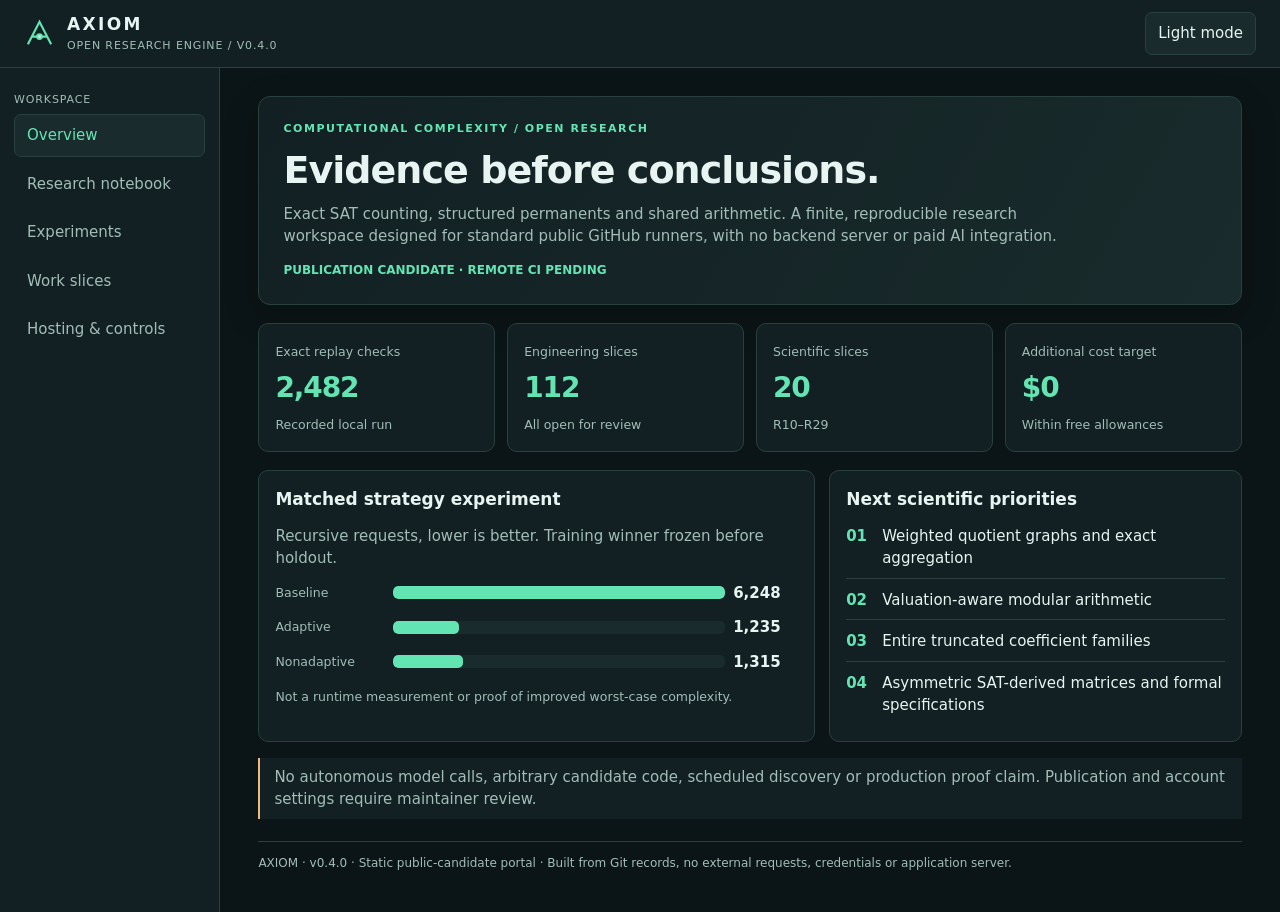
==== docs/index.html @ 6455df22 "Import verified research portal, evidence, notebook and 132-slice backlog" ====
<!doctype html>
<html lang="en"><head><meta charset="utf-8"><meta name="viewport" content="width=device-width,initial-scale=1"><meta name="color-scheme" content="dark light"><title>AXIOM / Open Research</title><style>
:root{--bg:#0b1416;--panel:#122023;--panel2:#192b2c;--line:#29413e;--ink:#e7f4f1;--muted:#a2bdb7;--accent:#63e5b3;--warn:#f0b97f;--bad:#f1a0a0;--shadow:0 12px 36px #0003;color-scheme:dark}body.light{--bg:#eef4f2;--panel:#fff;--panel2:#e2eeea;--line:#bdcec8;--ink:#16352e;--muted:#44675e;--accent:#096c4c;--warn:#89541b;--bad:#9b2b2b;--shadow:0 8px 30px #23403315;color-scheme:light}*{box-sizing:border-box}body{margin:0;background:var(--bg);color:var(--ink);font:15px/1.5 system-ui,-apple-system,BlinkMacSystemFont,'Segoe UI',sans-serif}a{color:var(--accent)}button,input,select{font:inherit;color:var(--ink);background:var(--panel2);border:1px solid var(--line);border-radius:7px;padding:9px 12px}button{cursor:pointer}button:focus-visible,a:focus-visible,input:focus-visible,select:focus-visible{outline:2px solid var(--accent);outline-offset:3px}header{position:sticky;top:0;z-index:4;background:var(--panel);border-bottom:1px solid var(--line);display:flex;align-items:center;gap:12px;padding:12px 24px}header svg{width:31px;height:31px;stroke:var(--accent)}.brand{letter-spacing:.14em;font-weight:800;font-size:17px}.tag{font-size:11px;color:var(--muted);letter-spacing:.08em;text-transform:uppercase}header .spacer{flex:1}.layout{display:grid;grid-template-columns:220px minmax(0,1fr);min-height:calc(100vh - 65px)}nav{border-right:1px solid var(--line);padding:24px 14px;background:var(--panel)}nav button{display:block;width:100%;text-align:left;margin:6px 0;background:transparent;border-color:transparent;color:var(--muted)}nav button[aria-current=true]{background:var(--panel2);border-color:var(--line);color:var(--accent)}main{padding:28px clamp(16px,3vw,44px);max-width:1420px;width:100%;margin:auto;align-self:start}h1{font-size:clamp(25px,3vw,38px);line-height:1.15;margin:0 0 10px;letter-spacing:-.025em}h2{font-size:17px;margin:0 0 12px}h3{font-size:15px;margin:0 0 8px}.muted,small{color:var(--muted)}.eyebrow{letter-spacing:.14em;color:var(--accent);font-weight:700;font-size:11px;text-transform:uppercase;margin-bottom:12px}.hero{background:linear-gradient(120deg,var(--panel),var(--panel2));border:1px solid var(--line);border-radius:12px;padding:24px;box-shadow:var(--shadow);margin-bottom:18px}.hero p{max-width:780px;color:var(--muted);margin:0 0 10px}.grid{display:grid;grid-template-columns:repeat(4,minmax(0,1fr));gap:12px;margin:18px 0}.metric,.card{border:1px solid var(--line);border-radius:10px;background:var(--panel);padding:16px;min-width:0}.metric strong{display:block;font-size:28px;font-variant-numeric:tabular-nums;letter-spacing:-.04em;color:var(--accent);margin:4px 0}.split{display:grid;grid-template-columns:1.35fr 1fr;gap:14px;margin:14px 0}.card p{margin:6px 0 12px}.status{font-size:12px;color:var(--accent);font-weight:600}.open{color:var(--warn)}.counterexample{color:var(--bad)}.barrow{display:grid;grid-template-columns:110px 1fr 65px;align-items:center;gap:8px;margin:12px 0}.bar{height:13px;background:var(--panel2);border-radius:5px;overflow:hidden}.bar i{display:block;height:100%;background:var(--accent);border-radius:5px}.toolbar{display:flex;gap:8px;flex-wrap:wrap;margin:14px 0}.toolbar input{flex:1;min-width:200px}.tablewrap{overflow:auto;border:1px solid var(--line);border-radius:10px;background:var(--panel)}table{border-collapse:collapse;width:100%;text-align:left;font-size:13px}th,td{padding:12px;border-bottom:1px solid var(--line);vertical-align:top}th{color:var(--muted);background:var(--panel2);font-weight:600}tr:last-child td{border-bottom:0}td:first-child{white-space:nowrap;font-family:ui-monospace,monospace}.note{padding:16px 0;border-bottom:1px solid var(--line)}.note:last-child{border:0}.note p{margin:6px 0}.note code,code{font:12px ui-monospace,monospace;overflow-wrap:anywhere;color:var(--muted)}.view[hidden]{display:none}.notice{border-left:2px solid var(--warn);padding:8px 14px;color:var(--muted);margin:16px 0;background:var(--panel)}footer{margin-top:22px;padding:12px 0;border-top:1px solid var(--line);color:var(--muted);font-size:12px}.steps{display:grid;gap:10px}.step{display:flex;gap:12px;align-items:start;padding-bottom:8px;border-bottom:1px solid var(--line)}.step b{color:var(--accent);min-width:24px}.step:last-child{border:0}.big{font-size:25px;font-weight:700;color:var(--accent)}@media(max-width:900px){.layout{grid-template-columns:1fr}nav{display:flex;overflow:auto;border-right:0;border-bottom:1px solid var(--line);padding:6px 12px;gap:5px}nav button{width:auto;white-space:nowrap;margin:0}.grid{grid-template-columns:repeat(2,minmax(0,1fr))}.split{grid-template-columns:1fr}}@media(max-width:480px){header{padding:10px 12px}.tag{display:none}main{padding:16px}.hero{padding:18px}.metric{padding:12px}.metric strong{font-size:23px}.barrow{grid-template-columns:95px 1fr 55px}}
</style></head><body><header><svg viewBox="0 0 40 40" fill="none" stroke-width="2.8" aria-hidden="true"><path d="M5 34L20 5l15 29M11 24h18"/><circle cx="20" cy="24" r="3" fill="currentColor"/></svg><div><div class="brand">AXIOM</div><div class="tag">Open Research Engine / v0.4.0</div></div><span class="spacer"></span><button id="theme" aria-label="Toggle light or dark theme">Light mode</button></header><div class="layout"><nav aria-label="Research views"><div class="tag">Workspace</div><button data-view="overview" aria-current="true">Overview</button><button data-view="notebook">Research notebook</button><button data-view="experiments">Experiments</button><button data-view="backlog">Work slices</button><button data-view="hosting">Hosting &amp; controls</button></nav><main>
<section class="view" id="overview"><div class="hero"><div class="eyebrow">Computational complexity / open research</div><h1>Evidence before conclusions.</h1><p>Exact SAT counting, structured permanents and shared arithmetic. A finite, reproducible research workspace designed for standard public GitHub runners, with no backend server or paid AI integration.</p><span class="status">PUBLICATION CANDIDATE · REMOTE CI PENDING</span></div><div class="grid"><div class="metric"><small>Exact replay checks</small><strong id="checks">—</strong><small>Recorded local run</small></div><div class="metric"><small>Engineering slices</small><strong id="eng">—</strong><small>All open for review</small></div><div class="metric"><small>Scientific slices</small><strong id="sci">—</strong><small>R10–R29</small></div><div class="metric"><small>Additional cost target</small><strong>$0</strong><small>Within free allowances</small></div></div><div class="split"><div class="card"><h2>Matched strategy experiment</h2><p class="muted">Recursive requests, lower is better. Training winner frozen before holdout.</p><div id="bars"></div><small>Not a runtime measurement or proof of improved worst-case complexity.</small></div><div class="card"><h2>Next scientific priorities</h2><div class="steps"><div class="step"><b>01</b><span>Weighted quotient graphs and exact aggregation</span></div><div class="step"><b>02</b><span>Valuation-aware modular arithmetic</span></div><div class="step"><b>03</b><span>Entire truncated coefficient families</span></div><div class="step"><b>04</b><span>Asymmetric SAT-derived matrices and formal specifications</span></div></div></div></div><div class="notice">No autonomous model calls, arbitrary candidate code, scheduled discovery or production proof claim. Publication and account settings require maintainer review.</div></section>
<section class="view" id="notebook" hidden><div class="eyebrow">Evidence register</div><h1>Research notebook</h1><p class="muted">Git-backed entries; content hashes bind evidence, not publisher identity. Human publication review remains required.</p><div class="toolbar"><input id="note-search" placeholder="Search statement, ID or status" aria-label="Search notebook"><select id="note-status" aria-label="Filter notebook status"><option value="all">All statuses</option><option value="finite_pass">Finite pass</option><option value="counterexample">Counterexample</option><option value="open">Open</option></select></div><div class="card" id="notes"></div></section>
<section class="view" id="experiments" hidden><div class="eyebrow">Finite verification / local evidence</div><h1>Experiments</h1><p class="muted">Recorded v0.4 replay; comparison of identical fixtures and attempt budgets.</p><div class="split" id="result-cards"></div><div class="card"><h2>Attempt history</h2><div class="tablewrap"><table><thead><tr><th>Attempt</th><th>Adaptive requests</th><th>Blind requests</th></tr></thead><tbody id="attempts"></tbody></table></div></div><p><a id="actions-link" hidden>Open GitHub Actions</a><span id="actions-help">After publishing, open the repository → Actions → Bounded research regression → Run workflow.</span></p></section>
<section class="view" id="backlog" hidden><div class="eyebrow">Engineering &amp; mathematical objectives</div><h1>Work slices</h1><p class="muted">112 engineering and 20 scientific objectives. Prototype work does not automatically close production slices.</p><div class="toolbar"><input id="work-search" placeholder="Filter ID, objective, acceptance criteria…" aria-label="Search work slices"><select id="work-scope" aria-label="Filter work slices"><option value="all">All work</option><option value="S">Engineering</option><option value="R">Science</option></select><button id="export">Export filtered CSV</button></div><div id="work-count" class="muted"></div><div class="tablewrap"><table><thead><tr><th>ID</th><th>Objective / acceptance</th><th>Dependencies</th></tr></thead><tbody id="work"></tbody></table></div></section>
<section class="view" id="hosting" hidden><div class="eyebrow">GitHub Free / no self-hosted infrastructure</div><h1>Hosting &amp; controls</h1><div class="split"><div class="card"><h2>Configured in source</h2><div id="policy"></div></div><div class="card"><h2>Maintainer setup required</h2><div class="steps"><div class="step"><b>01</b><span>Approve ownership, license and public file list.</span></div><div class="step"><b>02</b><span>Use personal identity and independent Free organization. Set supported metered-product spending stops; verify no paid add-ons.</span></div><div class="step"><b>03</b><span>Enable Pages from <code>main:/docs</code> in repository Settings.</span></div><div class="step"><b>04</b><span>Require passed qualification checks, protect main, enable public security features.</span></div></div><p class="muted">CI is finite software testing. Do not use hosted Actions as an unrestricted research-compute service.</p></div></div></section>
<footer>AXIOM · v0.4.0 · Static public-candidate portal · Built from Git records, no external requests, credentials or application server.</footer></main></div>
<script type="application/json" id="data">{"version":"0.4.0","notebook":[{"schema_version":"notebook-1","id":"N001","title":"SAT and permanent qualification","status":"finite_pass","statement":"436 exact fixture comparisons and two expected counterexamples; finite tests only.","evidence":[{"path":"evidence/qualification-linux.txt","sha256":"4dedbc177357acd6cca707885657505e7cdfec056a2782b3bb050a131eb5826e"}],"reproduce":"python scripts/hosted.py --profile quick","review_status":"publication_pending"},{"schema_version":"notebook-1","id":"N002","title":"Matched adaptive strategy replay","status":"finite_pass","statement":"26 evaluations; 2,482 exact results replayed. Recursive requests are not elapsed time or general complexity.","evidence":[{"path":"evidence/loop-replay.json","sha256":"817b857b4ca0ea3ceb294e516478cff9326a8996ba989d89fff39e0bfbc7738e"}],"reproduce":"python scripts/hosted.py --profile loop-replay","review_status":"publication_pending"},{"schema_version":"notebook-1","id":"N003","title":"Weighted XOR walk aggregation","status":"finite_pass","statement":"576 signed integer comparisons at lengths 0\u20134, eight labels, three kernels, all endpoint displacements. Partition enumeration may cost more than direct enumeration.","evidence":[{"path":"evidence/qualification-linux.txt","sha256":"4dedbc177357acd6cca707885657505e7cdfec056a2782b3bb050a131eb5826e"}],"reproduce":"python scripts/hosted.py --profile pattern-regression","review_status":"publication_pending"},{"schema_version":"notebook-1","id":"N004","title":"Omitted quadratic coefficient","status":"counterexample","statement":"Negative control rejects dropping the degree-two perturbation contribution. Retain the witness and never promote the incorrect formula.","evidence":[{"path":"evidence/qualification-linux.txt","sha256":"4dedbc177357acd6cca707885657505e7cdfec056a2782b3bb050a131eb5826e"}],"reproduce":"python scripts/hosted.py --profile quick","review_status":"publication_pending"},{"schema_version":"notebook-1","id":"N005","title":"General SAT complexity","status":"open","statement":"No general polynomial-time or improved worst-case SAT bound has been established. The next objective is full coefficient-family evaluation and asymptotic accounting.","evidence":[],"reproduce":"Review R20\u2013R28","review_status":"publication_pending"}],"backlog":[{"id":"S001","title":"[S001] Repository scaffolding, architecture decisions, versioning and publication gate","dependencies":"\u2014","acceptance":"Clean offline checkout; independent public-candidate distribution; no credentials or unapproved research in history.","state":"open / needs review"},{"id":"S002","title":"[S002] Validate versioned campaign, job, receipt and lesson schemas","dependencies":"S001","acceptance":"Reject malformed, oversized, unknown-version and invalid rational/decimal fields.","state":"open / needs review"},{"id":"S003","title":"[S003] Transactional append-only event ledger and projection","dependencies":"S002","acceptance":"Replay yields same state; tampering and duplicate events detected.","state":"open / needs review"},{"id":"S004","title":"[S004] SAT exhaustive and permanent-polynomial exact oracles","dependencies":"S002","acceptance":"Match hand examples, signed rational controls, empty CNF/clause, free variables.","state":"open / needs review"},{"id":"S005","title":"[S005] Content-addressed artifact ingestion and quotas","dependencies":"S003","acceptance":"Corrupted blob, path traversal, symlink and duplicate digest cases rejected.","state":"open / needs review"},{"id":"S006","title":"[S006] Signed verifier receipt and externally anchored checkpoints","dependencies":"S003,S005","acceptance":"Recomputed hash without trusted signature is rejected.","state":"open / needs review"},{"id":"S007","title":"[S007] Public fixture registry and separate private holdout commitments","dependencies":"S004,S005","acceptance":"Seeded reproducibility; candidate cannot access expected answers.","state":"open / needs review"},{"id":"S008","title":"[S008] Offline replay and evidence export","dependencies":"S001\u2013S007","acceptance":"Clean environment reproduces exact outputs; timing variance separately labeled.","state":"open / needs review"},{"id":"S009","title":"[S009] Campaign state machine and role policy","dependencies":"S008","acceptance":"Illegal transition, unauthorized start and stale approval denied.","state":"open / needs review"},{"id":"S010","title":"[S010] Durable queue, leases, idempotent receipts and outbox","dependencies":"S009","acceptance":"Duplicate deliveries do not duplicate execution result or cost charge.","state":"open / needs review"},{"id":"S011","title":"[S011] Budget reservation / reconciliation","dependencies":"S010","acceptance":"Parallel jobs cannot overspend; caps stop dispatch.","state":"open / needs review"},{"id":"S012","title":"[S012] Linux guest runner with pinned image and scratch directory","dependencies":"S010","acceptance":"Worker cannot read host files, keys, verifier or other jobs.","state":"open / needs review"},{"id":"S013","title":"[S013] External CPU/RAM/PID/time/output limits","dependencies":"S012","acceptance":"Fork bomb, runaway loop, output flood terminated and classified.","state":"open / needs review"},{"id":"S014","title":"[S014] Separate referee worker, private mounts and egress policy","dependencies":"S012","acceptance":"Candidate cannot see holdouts; forged receipts fail.","state":"open / needs review"},{"id":"S015","title":"[S015] Pause, emergency stop and crash recovery","dependencies":"S011\u2013S014","acceptance":"Kill descendant processes, revoke leases, no automatic resume.","state":"open / needs review"},{"id":"S016","title":"[S016] Security qualification and recovery drill","dependencies":"S009\u2013S015","acceptance":"Negative isolation tests, budget crash test, documented approval.","state":"open / needs review"},{"id":"S017","title":"[S017] Provider-neutral gateway and offline mock","dependencies":"S016","acceptance":"No live calls when disabled; key never enters prompt/worker.","state":"open / needs review"},{"id":"S018","title":"[S018] Prompt/response schema and source citation discipline","dependencies":"S017","acceptance":"Nonexistent evidence IDs, unsafe scope and unknown strategy rejected.","state":"open / needs review"},{"id":"S019","title":"[S019] Proposer and bounded portfolio scheduler","dependencies":"S018","acceptance":"Generates distinct typed hypotheses; maximum attempts enforced.","state":"open / needs review"},{"id":"S020","title":"[S020] Independent critic and counterexample queue","dependencies":"S019","acceptance":"Known omitted-H and false symmetry claims trigger adversarial test.","state":"open / needs review"},{"id":"S021","title":"[S021] Immutable memory snapshots and retrieval","dependencies":"S018","acceptance":"Return only approved scoped records with source hashes.","state":"open / needs review"},{"id":"S022","title":"[S022] Review queue, provenance validation, supersession","dependencies":"S021,S014","acceptance":"Phantom prior attempt and stale concurrent revision rejected.","state":"open / needs review"},{"id":"S023","title":"[S023] Plateau detection, diverse approach selection, budget-aware stop","dependencies":"S019\u2013S022","acceptance":"Simulated repeated failures stop; alternative technique slot recorded.","state":"open / needs review"},{"id":"S024","title":"[S024] Memory-on/off/shuffled and conventional controls","dependencies":"S023","acceptance":"Matched budgets, seeds and all failed attempts archived.","state":"open / needs review"},{"id":"S025","title":"[S025] Import R1\u2013R9 archives on receipt; validate checksums and manifest","dependencies":"S008","acceptance":"Replay early pilot and coefficient audit; label nonreproduced records.","state":"open / needs review"},{"id":"S026","title":"[S026] Rank-one and two-correction exact adapter","dependencies":"S025","acceptance":"Check mixed terms, signed fixtures and omission counterexamples.","state":"open / needs review"},{"id":"S027","title":"[S027] Cut-rank overlap certificates and scheduling diagnostics","dependencies":"S026","acceptance":"Reproduce low overlap and forced overlap on source families.","state":"open / needs review"},{"id":"S028","title":"[S028] Reproduce full two-crossing Fourier/displacement contraction","dependencies":"S027","acceptance":"Agree with independent small controls and five-size results at fixed precision.","state":"open / needs review"},{"id":"S029","title":"[S029] Exact p-adic normalization, guard precision and integer recurrence","dependencies":"S028","acceptance":"Handle 5408/11 nonunit witness without invalid modular inverse.","state":"open / needs review"},{"id":"S030","title":"[S030] Alternative shared-interior representation, measure precision growth","dependencies":"S029","acceptance":"Compare against known ten digits; attempt eleven only within approved limits; count all work.","state":"open / needs review"},{"id":"S031","title":"[S031] Higher Taylor/crossing orders and asymmetry suite","dependencies":"S026,S029","acceptance":"Independent oracle agreement on signed, combined and higher-order inputs.","state":"open / needs review"},{"id":"S032","title":"[S032] End-to-end CNF-to-permanent interpolation and final count recovery","dependencies":"S031","acceptance":"Exact counts match exhaustive SAT; complete bit/time accounting, CRT conditions verified.","state":"open / needs review"},{"id":"S033","title":"[S033] Formal statement and assumption registry","dependencies":"S008","acceptance":"Scope and quantifiers included in versioned statement hash.","state":"open / needs review"},{"id":"S034","title":"[S034] Pinned Lean proof checker, dependency/axiom policy","dependencies":"S033,S014","acceptance":"Reject `sorry`, unapproved axioms/imports and theorem statement drift.","state":"open / needs review"},{"id":"S035","title":"[S035] Formalize simple permanent expansion/degree-two identity","dependencies":"S034","acceptance":"Kernel receipt matches reviewed theorem statement.","state":"open / needs review"},{"id":"S036","title":"[S036] Formalize low-rank completion and retirement invariants","dependencies":"S035,S026","acceptance":"Explicit domain assumptions; counterexample tests challenge weakened hypotheses.","state":"open / needs review"},{"id":"S037","title":"[S037] Complexity instrumentation by phase and bit size","dependencies":"S030,S033","acceptance":"Detect preprocessing, integer growth and storage omitted from score.","state":"open / needs review"},{"id":"S038","title":"[S038] Parameterized bound for shared computation","dependencies":"S031,S037","acceptance":"State n,N,h,rank,width,k, bit cost; stress worst-case families.","state":"open / needs review"},{"id":"S039","title":"[S039] General SAT reduction accounting and baseline bound comparison","dependencies":"S032,S038","acceptance":"Includes all nodes/orders/sparsification/recovery; no empirical proof claims.","state":"open / needs review"},{"id":"S040","title":"[S040] Independent proof review and negative-result report","dependencies":"S034\u2013S039","acceptance":"Reproducible theorem checks or explicitly open obligations; no forced claim.","state":"open / needs review"},{"id":"S041","title":"[S041] Overview, campaign and experiment browser","dependencies":"S003","acceptance":"Live read model, exact evidence, accessible navigation and no fabricated metrics.","state":"open / needs review"},{"id":"S042","title":"[S042] Campaign builder and live controls","dependencies":"S009,S015","acceptance":"Dry run, hash approval, pause/stop visible and operational.","state":"open / needs review"},{"id":"S043","title":"[S043] Notebook and verification detail","dependencies":"S022,S041","acceptance":"Filter grades, inspect receipts and explicit approval, no silent history edits.","state":"open / needs review"},{"id":"S044","title":"[S044] Proof workspace and benchmark explorer","dependencies":"S034,S037","acceptance":"Show assumptions, checker status, matched workloads and comparable metrics.","state":"open / needs review"},{"id":"S045","title":"[S045] Settings, roles, privacy, provider and worker health","dependencies":"S016,S042","acceptance":"Default OFF, opt-in policy, auth/CSRF and stop test.","state":"open / needs review"},{"id":"S046","title":"[S046] Research graph, reproducible report and export","dependencies":"S008,S043","acceptance":"Trace assertion to archived evidence; private data excluded from public export.","state":"open / needs review"},{"id":"S047","title":"[S047] Packaging, signing, SBOM, CI and backup/restore","dependencies":"S045,S046","acceptance":"Signed reproducible manifest, clean install/uninstall; no service starts silently.","state":"open / needs review"},{"id":"S048","title":"[S048] Controlled pilot campaign and readiness decision","dependencies":"G1\u2013G5,S047","acceptance":"Independent review, budget reconciliation, negative controls, reproducible output and human go/no-go.","state":"open / needs review"},{"id":"S049","title":"[S049] Baseline source audit","dependencies":"S001","acceptance":"Upstream source identity and limitations recorded; no upstream executable reuse.","state":"open / needs review"},{"id":"S050","title":"[S050] Declarative strategy space","dependencies":"S025","acceptance":"Strict schema; all 24 configurations on exhaustive 512 CNFs; no dynamic code.","state":"open / needs review"},{"id":"S051","title":"[S051] Independent exact oracle","dependencies":"S007,S050","acceptance":"Incorrect count and malformed result rejected; independent oracle in verifier process/role.","state":"open / needs review"},{"id":"S052","title":"[S052] Matched adaptive and blind arms","dependencies":"S050,S051","acceptance":"Same fixtures, attempt caps and baseline; fixed seeds; separate histories; null results preserved.","state":"open / needs review"},{"id":"S053","title":"[S053] Diverse selection and plateau","dependencies":"S052","acceptance":"Seeded tie-breaking; no duplicates; escape policy test; characterize novelty metrics.","state":"open / needs review"},{"id":"S054","title":"[S054] Freeze winners and holdout","dependencies":"S052","acceptance":"Both winners frozen before evaluation; held-out disjoint and independent; no feedback to selection.","state":"open / needs review"},{"id":"S055","title":"[S055] Evidence CAS","dependencies":"S005,S051","acceptance":"Hash validate on read, atomic local writes; production immutable versioned store with backup.","state":"open / needs review"},{"id":"S056","title":"[S056] Deterministic replay","dependencies":"S008,S055","acceptance":"Replay exact results and policy, reject altered blob, malformed state, wrong source; signed external ledger anchor.","state":"open / needs review"},{"id":"S057","title":"[S057] Multi-seed experimental protocol","dependencies":"S052,S054","acceptance":"Prespecified seeds; matched total evaluation and compute budgets; report distributions and nulls.","state":"open / needs review"},{"id":"S058","title":"[S058] Operation and resource instrumentation","dependencies":"S057","acceptance":"Same kernel cost model, timing/RSS/bit lengths, trust external measurements; no misleading speed ratio.","state":"open / needs review"},{"id":"S059","title":"[S059] Provider proposal schema","dependencies":"S017,S050","acceptance":"Bounded strict typed proposals, evidence snapshot ID validation, no generated execution, provider error classification.","state":"open / needs review"},{"id":"S060","title":"[S060] Provider broker and budgets","dependencies":"S011,S059","acceptance":"Explicit model and token caps, cost reservation/reconciliation, retries count, keys only in broker.","state":"open / needs review"},{"id":"S061","title":"[S061] Verified scoped memory","dependencies":"S020,S055,S056","acceptance":"Namespace/ACL enforcement, evidence-linked notes, revocation and dependency checks, empty history cannot invent observations.","state":"open / needs review"},{"id":"S062","title":"[S062] Matched memory controls","dependencies":"S057,S061","acceptance":"Memory on/off/shuffled with equal provider, seed, evaluation and cost budget; leakage audit.","state":"open / needs review"},{"id":"S063","title":"[S063] Candidate patch lineage","dependencies":"S012,S059","acceptance":"Parent hash, unique context, all-or-nothing apply, size/format caps; no edit executes before isolation gate.","state":"open / needs review"},{"id":"S064","title":"[S064] Hardened worker qualification","dependencies":"S012\u2013S016,S063","acceptance":"Deny network/files/secrets, process-tree termination, bounded output, PID/RAM/disk/CPU, adversarial tests.","state":"open / needs review"},{"id":"S065","title":"[S065] Separate referee trust domain","dependencies":"S014,S064","acceptance":"Candidate cannot access hidden tests, modify verifier or forge receipt; signed trusted measurement.","state":"open / needs review"},{"id":"S066","title":"[S066] Permanent polynomial search plugin","dependencies":"S026\u2013S028,S051","acceptance":"Compare all coefficient orders on signed inputs against independent oracle; keep higher-order terms.","state":"open / needs review"},{"id":"S067","title":"[S067] Precision and arithmetic plugin","dependencies":"S029,S066","acceptance":"Nonunit denominator and valuation regression; proof of precision bound; report bit complexity.","state":"open / needs review"},{"id":"S068","title":"[S068] General SAT transfer benchmark","dependencies":"S030\u2013S032,S058,S066","acceptance":"Reproduce reduction, compare count and complete resource cost on asymmetric/full inputs.","state":"open / needs review"},{"id":"S069","title":"[S069] Formal proof and cost gates","dependencies":"S033\u2013S040,S065","acceptance":"Pin toolchain, inspect axioms, reject admitted proofs, explicit correctness/complexity theorem.","state":"open / needs review"},{"id":"S070","title":"[S070] Research dashboard integration","dependencies":"S041\u2013S044,S056","acceptance":"Evidence-linked loop views, accessibility, actual status, dark/light, filters, export, authorization separation.","state":"open / needs review"},{"id":"S071","title":"[S071] Release and restore drill","dependencies":"S045\u2013S047,S055,S064","acceptance":"Build once, provenance, SBOM/signing, restore evidence, rollback exact artifact, no automatic publisher.","state":"open / needs review"},{"id":"S072","title":"[S072] Controlled independent pilot","dependencies":"S048,S062,S065,S068,S069,S070,S071","acceptance":"Operator-authorized limits, emergency stop, independent review, report failures and no unjustified scientific claims.","state":"open / needs review"},{"id":"S073","title":"[S073] Public ownership and publication review","dependencies":"S001","acceptance":"Owner confirms rights, independent identity and approved public file list.","state":"open / needs review"},{"id":"S074","title":"[S074] Open-source licensing and third-party inventory","dependencies":"S073","acceptance":"Owner approves actual license and notices; no unlicensed copied materials.","state":"open / needs review"},{"id":"S075","title":"[S075] Public bootstrap profile","dependencies":"S073,S074","acceptance":"Verify manifest, local qualification; no automatic remote creation or push.","state":"open / needs review"},{"id":"S076","title":"[S076] Sanitize documentation and evidence","dependencies":"S073","acceptance":"Exclude employer references, credentials, draft research and unreviewed artwork; human review remains required.","state":"open / needs review"},{"id":"S077","title":"[S077] Visibility-aware issue importer","dependencies":"S075","acceptance":"Explicit target and publication acknowledgement; duplicate prevention; bounded batches.","state":"open / needs review"},{"id":"S078","title":"[S078] Cross-platform hosted qualification","dependencies":"S075","acceptance":"Linux, Windows, macOS, ARM64 standard hosted jobs; read-only token; actual remote passes.","state":"open / needs review"},{"id":"S079","title":"[S079] Separate fast and extended qualification","dependencies":"S078","acceptance":"Quick regression on PR; finite manual replay, no schedules or chained jobs.","state":"open / needs review"},{"id":"S080","title":"[S080] CodeQL security qualification","dependencies":"S078","acceptance":"Enable approved public CodeQL workflow, verify supported languages and permissions.","state":"open / needs review"},{"id":"S081","title":"[S081] Dependency review and Dependabot","dependencies":"S074,S078","acceptance":"Review dependencies and pin Actions; enable dependency alerts and review.","state":"open / needs review"},{"id":"S082","title":"[S082] Secret scanning and push protection","dependencies":"S073","acceptance":"Enable supported public repo scanning and push protection; test only synthetic markers.","state":"open / needs review"},{"id":"S083","title":"[S083] Public contributor workflow isolation","dependencies":"S078","acceptance":"No secrets or write token to untrusted PRs; approve external workflows; no pull_request_target.","state":"open / needs review"},{"id":"S084","title":"[S084] Repository rulesets and governance","dependencies":"S078,S083","acceptance":"Required checks, no force push/deletion, zero second reviewer only during solo phase; verify remotely.","state":"open / needs review"},{"id":"S085","title":"[S085] GitHub API rate control","dependencies":"S077","acceptance":"Explicit capped batch, no blind retries, idempotent IDs; handle 403/429 and retry-after.","state":"open / needs review"},{"id":"S086","title":"[S086] Build and software inventory","dependencies":"S074,S078","acceptance":"Build exact archive/wheel, inventory runtime dependencies, SHA-256, repeatable qualification.","state":"open / needs review"},{"id":"S087","title":"[S087] Build provenance attestations","dependencies":"S086","acceptance":"Trusted approved release workflow; verify provenance against source revision.","state":"open / needs review"},{"id":"S088","title":"[S088] Release promotion and approval","dependencies":"S086,S087","acceptance":"Publish same qualified bytes; manual approval, no automatic publisher.","state":"open / needs review"},{"id":"S089","title":"[S089] Public container distribution","dependencies":"S086","acceptance":"Optional approved public GHCR only; budget review and pinned images.","state":"open / needs review"},{"id":"S090","title":"[S090] GitHub Pages documentation","dependencies":"S075","acceptance":"Static docs source, no keys or dynamic backend, checked browser rendering.","state":"open / needs review"},{"id":"S091","title":"[S091] Research classification","dependencies":"S073","acceptance":"Distinguish public candidate, private research and secrets; allowlisted exports only.","state":"open / needs review"},{"id":"S092","title":"[S092] Public evidence export","dependencies":"S091,S056","acceptance":"Hash manifest, exact replay, source pin; human publication review.","state":"open / needs review"},{"id":"S093","title":"[S093] Optional remote worker interface","dependencies":"S064","acceptance":"No worker hosting in zero-cost profile; future external execution requires separate authorization.","state":"open / needs review"},{"id":"S094","title":"[S094] Distributed execution protocol","dependencies":"S093","acceptance":"Only finite permitted qualification jobs in hosted profile; no aggregate RAM assumption.","state":"open / needs review"},{"id":"S095","title":"[S095] Public reproducibility qualification","dependencies":"S092","acceptance":"Independent clone and replay; preserve failures and all scope limits.","state":"open / needs review"},{"id":"S096","title":"[S096] Open-source release acceptance","dependencies":"S073\u2013S095","acceptance":"Remote CI, licensing, rights, security and publication review complete.","state":"open / needs review"},{"id":"S097","title":"[S097] GitHub-only free-tier profile","dependencies":"S075,S079","acceptance":"Public standard hosted labels only, no paid model, cache or routine artifacts; account spending controls verified.","state":"open / needs review"},{"id":"S098","title":"[S098] Static research dashboard","dependencies":"S090","acceptance":"Offline-capable rendered site, searchable records, dark/light, no token or server.","state":"open / needs review"},{"id":"S099","title":"[S099] Git-backed scientific notebook","dependencies":"S092","acceptance":"Versioned strict evidence records, hashes, pending owner approval, no automated promotion.","state":"open / needs review"},{"id":"S100","title":"[S100] Browser-side research search","dependencies":"S098,S099","acceptance":"Filter notebook and backlog without network calls; safe text rendering.","state":"open / needs review"},{"id":"S101","title":"[S101] Actions experiment catalog","dependencies":"S079,S097","acceptance":"Fixed named profiles and bounded manual workflow; no arbitrary command input.","state":"open / needs review"},{"id":"S102","title":"[S102] Resource budget validation","dependencies":"S097,S101","acceptance":"Preflight public/runner/event scope, timeout, bounded Linux per-process limits; document limitations.","state":"open / needs review"},{"id":"S103","title":"[S103] Parallel mathematical qualification","dependencies":"S078,S102","acceptance":"Max two parallel matrix jobs, independent fixtures; actual remote measurements.","state":"open / needs review"},{"id":"S104","title":"[S104] Independent hosted verifier","dependencies":"S065,S103","acceptance":"Separate trusted code and acceptance spec; no generated code until isolation; signed receipts future.","state":"open / needs review"},{"id":"S105","title":"[S105] Original research archive importer","dependencies":"S091,S092","acceptance":"Rights-approved R1\u2013R9 archives, quarantine, manifest, replay and profiling.","state":"open / needs review"},{"id":"S106","title":"[S106] Automated computational profiling","dependencies":"S102,S105","acceptance":"Wall time, CPU, RSS semantics and exact operation metrics; compare equivalent workloads.","state":"open / needs review"},{"id":"S107","title":"[S107] Optional AI research role specifications","dependencies":"S059,S097","acceptance":"Manual ChatGPT-assisted hypotheses; paid provider off; no private traces or untrusted executable input.","state":"open / needs review"},{"id":"S108","title":"[S108] Evidence publication pipeline","dependencies":"S099,S095","acceptance":"Reviewed source commit, hash-backed note, reproducible evidence; no automated publication.","state":"open / needs review"},{"id":"S109","title":"[S109] Quota and storage governance","dependencies":"S097,S085","acceptance":"No artifact/cache uploads by default, monitor owner usage and hard spending stop where supported.","state":"open / needs review"},{"id":"S110","title":"[S110] GitHub Pages deployment","dependencies":"S098,S100","acceptance":"Enable main:/docs manually; verify portal build, domain and no private files.","state":"open / needs review"},{"id":"S111","title":"[S111] Hosted-only security qualification","dependencies":"S083,S102,S110","acceptance":"Test blocked private events, unsupported profiles, dependency pins and PR privilege boundaries.","state":"open / needs review"},{"id":"S112","title":"[S112] Cloud-native release acceptance","dependencies":"S096,S105,S111","acceptance":"Verified hosted qualification, license review, evidence reproducibility and zero-cost account settings.","state":"open / needs review"},{"id":"R10","title":"[R10] Audit permanent circuit lower bounds","dependencies":"research baseline / review","acceptance":"Map theorem model, characteristic, uniformity and relation to structured families; cite independently checked statements.","state":"open / needs review"},{"id":"R11","title":"[R11] Compare subexponential SAT approaches","dependencies":"research baseline / review","acceptance":"Compare reductions, hidden constants, arithmetic vs bit cost; verify sources before relying on claims.","state":"open / needs review"},{"id":"R12","title":"[R12] Weighted quotient graphs","dependencies":"research baseline / review","acceptance":"Define endpoint-fixed weighted XOR walk semantics and validate signed examples.","state":"open / needs review"},{"id":"R13","title":"[R13] M\u00f6bius inversion aggregation","dependencies":"R12","acceptance":"Exact signed tests and direct oracle; preserve quotient multiplicities; test actual R9 transfer later.","state":"open / needs review"},{"id":"R14","title":"[R14] Graph width and contraction complexity","dependencies":"research baseline / review","acceptance":"Measure treewidth/cut width and actual contraction work, not only label counts.","state":"open / needs review"},{"id":"R15","title":"[R15] Cross-pattern graph reuse","dependencies":"research baseline / review","acceptance":"Aggregate graph weights across patterns; prove equivalence and cost.","state":"open / needs review"},{"id":"R16","title":"[R16] Finite Fourier construction review","dependencies":"research baseline / review","acceptance":"Verify theorem, explicit algorithm and crossover; compare with Walsh baseline.","state":"open / needs review"},{"id":"R17","title":"[R17] Fourier over prime-power rings","dependencies":"research baseline / review","acceptance":"Prove ring-compatible operations or show counterexamples; exact transform results.","state":"open / needs review"},{"id":"R18","title":"[R18] Sunflower-style grouping","dependencies":"research baseline / review","acceptance":"Test weighted common-core identities, preserve signs, orders and multiplicity.","state":"open / needs review"},{"id":"R19","title":"[R19] Valuation-aware exact arithmetic","dependencies":"research baseline / review","acceptance":"Known-divisible quotient precision checks, nonintegral cancellation and sound guard digits.","state":"open / needs review"},{"id":"R20","title":"[R20] Truncated permanent polynomials","dependencies":"research baseline / review","acceptance":"Compare all orders with direct signed rational oracle; target repeated minors.","state":"open / needs review"},{"id":"R21","title":"[R21] Modular Hermite interpolation","dependencies":"research baseline / review","acceptance":"Identify admissible moduli, denominators and interpolation uniqueness.","state":"open / needs review"},{"id":"R22","title":"[R22] Final count CRT","dependencies":"research baseline / review","acceptance":"Reconstruct unique count from pairwise coprime residues; test end-to-end reduction and bad moduli.","state":"open / needs review"},{"id":"R23","title":"[R23] Asymmetric SAT-derived matrices","dependencies":"research baseline / review","acceptance":"Generate genuine signed reductions and compare with known counts.","state":"open / needs review"},{"id":"R24","title":"[R24] Independent Lean specifications","dependencies":"research baseline / review","acceptance":"Freeze theorem statement, toolchain and assumptions before proof generation.","state":"open / needs review"},{"id":"R25","title":"[R25] Formalize exact identities","dependencies":"research baseline / review","acceptance":"No sorry/admitted proofs; audit axioms and independent statements.","state":"open / needs review"},{"id":"R26","title":"[R26] Proof compression","dependencies":"research baseline / review","acceptance":"Compare theorem-equivalent developments, audit assumptions and resources.","state":"open / needs review"},{"id":"R27","title":"[R27] Full asymptotic bound","dependencies":"research baseline / review","acceptance":"Account for all nodes, orders, arithmetic bit lengths and sparsification; no inference from finite results.","state":"open / needs review"},{"id":"R28","title":"[R28] End-to-end SAT benchmarks","dependencies":"research baseline / review","acceptance":"Compare matched baselines, difficult SAT/UNSAT, time and memory; preserve null results.","state":"open / needs review"},{"id":"R29","title":"[R29] Reproducible research publication","dependencies":"research baseline / review","acceptance":"Rights approval, versioned source and evidence, independent replay and limited claims.","state":"open / needs review"}],"profile":{"schema_version":"hosted-1","target_additional_monthly_cost_usd":0,"public_repositories_only":true,"runner_labels":["ubuntu-24.04","windows-2025","macos-15","ubuntu-24.04-arm"],"max_parallel_per_matrix":2,"job_timeout_minutes":10,"linux_per_process_address_space_mib":3072,"linux_per_file_limit_mib":64,"artifact_uploads":false,"dependency_cache_uploads":false,"paid_ai_calls":false,"self_hosted_runners":false,"scheduled_campaigns":false,"pages_source":"main:/docs","remote_settings_required":true},"replay":{"ledger":"PASS","replayed_evaluations":26,"fixture_results_rechecked":2482,"terminal_reason":"completed","note":"Local consistency and deterministic replay, not signed authenticity."},"history":{"adaptive":[{"index":1,"requests":6248},{"index":2,"requests":7016},{"index":3,"requests":2294},{"index":4,"requests":1486},{"index":5,"requests":4355},{"index":6,"requests":1672},{"index":7,"requests":1654},{"index":8,"requests":1315},{"index":9,"requests":2734},{"index":10,"requests":1297},{"index":11,"requests":4172},{"index":12,"requests":1235}],"blind":[{"index":1,"requests":6248},{"index":2,"requests":7016},{"index":3,"requests":1486},{"index":4,"requests":1315},{"index":5,"requests":3484},{"index":6,"requests":2294},{"index":7,"requests":4172},{"index":8,"requests":3350},{"index":9,"requests":4012},{"index":10,"requests":4355},{"index":11,"requests":1672},{"index":12,"requests":2734}]},"results":{"adaptive":{"train":{"requests":1235,"expanded":1012,"cache_hits":223,"restriction_literal_visits":18222},"holdout":{"requests":1318,"expanded":1085,"cache_hits":233,"restriction_literal_visits":19042}},"blind":{"train":{"requests":1315,"expanded":1315,"cache_hits":0,"restriction_literal_visits":18556},"holdout":{"requests":1356,"expanded":1356,"cache_hits":0,"restriction_literal_visits":18471}}},"elapsed_seconds":19.842}</script><script>
'use strict';const D=JSON.parse(document.getElementById('data').textContent),$=id=>document.getElementById(id);const el=(tag,t,cls)=>{const x=document.createElement(tag);if(t!==undefined)x.textContent=String(t);if(cls)x.className=cls;return x};const fmt=n=>Number(n).toLocaleString('en-US');const match=(obj,s)=>JSON.stringify(obj).toLowerCase().includes(s.toLowerCase());
for(const b of document.querySelectorAll('nav button'))b.addEventListener('click',()=>{for(const n of document.querySelectorAll('nav button'))n.setAttribute('aria-current',String(n===b));for(const v of document.querySelectorAll('.view'))v.hidden=v.id!==b.dataset.view;window.scrollTo(0,0)});$('theme').addEventListener('click',()=>{$('theme').textContent=document.body.classList.toggle('light')?'Dark mode':'Light mode'});
$('checks').textContent=fmt(D.replay.fixture_results_rechecked);$('eng').textContent=D.backlog.filter(x=>x.id.startsWith('S')).length;$('sci').textContent=D.backlog.filter(x=>x.id.startsWith('R')).length;
const bars=[['Baseline',D.history.adaptive[0].requests],['Adaptive',D.results.adaptive.train.requests],['Nonadaptive',D.results.blind.train.requests]],max=Math.max(...bars.map(x=>x[1]));for(const [n,v]of bars){const r=el('div',undefined,'barrow'),bar=el('div',undefined,'bar'),i=el('i');i.style.width=100*v/max+'%';bar.append(i);r.append(el('small',n),bar,el('b',fmt(v)));$('bars').append(r)}
function notes(){const q=$('note-search').value,s=$('note-status').value,rows=D.notebook.filter(x=>match(x,q)&&(s==='all'||x.status===s));$('notes').replaceChildren();for(const x of rows){const n=el('article',undefined,'note');n.append(el('div',x.id+' · '+x.status.replace('_',' ')+' · '+x.review_status.replace('_',' '),'status '+x.status),el('h3',x.title),el('p',x.statement),el('code',x.reproduce));for(const e of x.evidence){const p=el('p');p.append(el('small',e.path+' · SHA-256 '),el('code',e.sha256));n.append(p)}$('notes').append(n)}if(!rows.length)$('notes').append(el('p','No matching entries.','muted'))}for(const id of ['note-search','note-status'])$(id).addEventListener('input',notes);notes();
for(const [k,r] of Object.entries(D.results)){const c=el('article',undefined,'card');c.append(el('h2',k==='adaptive'?'Adaptive':'Nonadaptive control'),el('div',fmt(r.train.requests),'big'),el('small','Best training requests'),el('p','Holdout requests: '+fmt(r.holdout.requests)),el('p','Holdout restriction literal visits: '+fmt(r.holdout.restriction_literal_visits??r.holdout.literal_visits??'0')));$('result-cards').append(c)}
for(let i=0;i<D.history.adaptive.length;i++){const tr=el('tr');tr.append(el('td',i+1),el('td',fmt(D.history.adaptive[i].requests)),el('td',fmt(D.history.blind[i].requests)));$('attempts').append(tr)}
function filtered(){return D.backlog.filter(x=>match(x,$('work-search').value)&&($('work-scope').value==='all'||x.id.startsWith($('work-scope').value)))}function work(){const rows=filtered();$('work').replaceChildren();$('work-count').textContent=rows.length+' of '+D.backlog.length+' slices';for(const x of rows){const tr=el('tr'),desc=el('td');desc.append(el('b',x.title),el('div',x.acceptance,'muted'));tr.append(el('td',x.id),desc,el('td',x.dependencies));$('work').append(tr)}}for(const id of ['work-search','work-scope'])$(id).addEventListener('input',work);work();$('export').addEventListener('click',()=>{const esc=x=>'"'+String(x).replace(/"/g,'""')+'"';const lines=[['id','title','dependencies','acceptance'],...filtered().map(x=>[x.id,x.title,x.dependencies,x.acceptance])];const url=URL.createObjectURL(new Blob([lines.map(r=>r.map(esc).join(',')).join('\r\n')],{type:'text/csv'}));const a=el('a');a.href=url;a.download='axiom-work-slices.csv';a.click();URL.revokeObjectURL(url)});
for(const [n,v] of [['Runner labels',D.profile.runner_labels.join(', ')],['Matrix parallelism',D.profile.max_parallel_per_matrix],['Job timeout',D.profile.job_timeout_minutes+' min'],['Routine artifact uploads','Off'],['Paid AI calls','Off'],['Self-hosted runners','None'],['Scheduled campaigns','Off']]){const r=el('div',undefined,'note');r.append(el('small',n),el('div',v));$('policy').append(r)}
if(location.protocol==='https:'&&/^[a-z0-9-]+\.github\.io$/i.test(location.hostname)){const owner=location.hostname.split('.')[0],repo=location.pathname.split('/').filter(Boolean)[0]||location.hostname;if(/^[a-z0-9_.-]+$/i.test(repo)){const a=$('actions-link');a.href='https://github.com/'+owner+'/'+repo+'/actions';a.hidden=false;$('actions-help').hidden=true}}
</script></body></html>
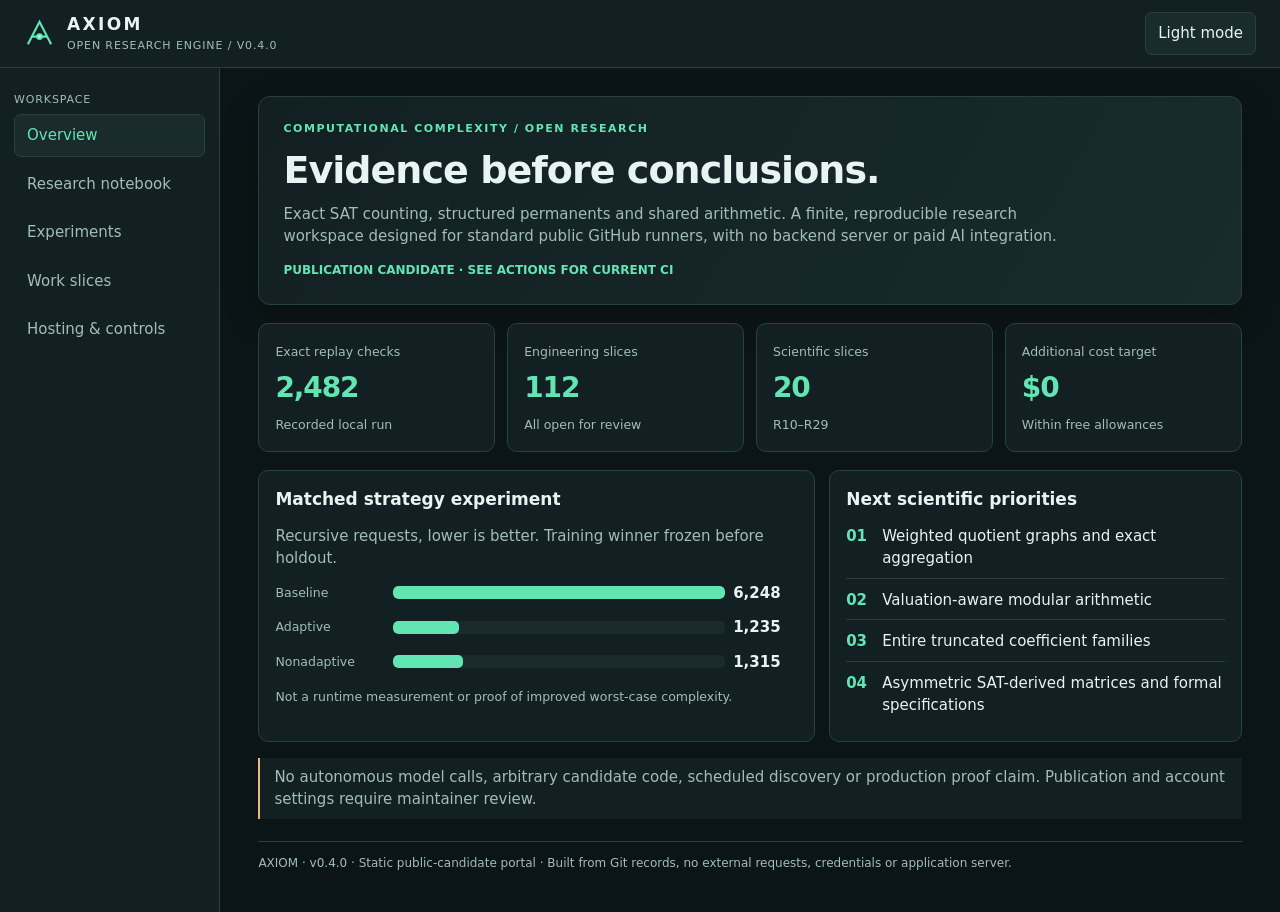
==== commit ce0b20b9: "Preserve evidence checksums across Windows checkouts" ====
--- a/docs/index.html
+++ b/docs/index.html
@@ -2,7 +2,7 @@
 <html lang="en"><head><meta charset="utf-8"><meta name="viewport" content="width=device-width,initial-scale=1"><meta name="color-scheme" content="dark light"><title>AXIOM / Open Research</title><style>
 :root{--bg:#0b1416;--panel:#122023;--panel2:#192b2c;--line:#29413e;--ink:#e7f4f1;--muted:#a2bdb7;--accent:#63e5b3;--warn:#f0b97f;--bad:#f1a0a0;--shadow:0 12px 36px #0003;color-scheme:dark}body.light{--bg:#eef4f2;--panel:#fff;--panel2:#e2eeea;--line:#bdcec8;--ink:#16352e;--muted:#44675e;--accent:#096c4c;--warn:#89541b;--bad:#9b2b2b;--shadow:0 8px 30px #23403315;color-scheme:light}*{box-sizing:border-box}body{margin:0;background:var(--bg);color:var(--ink);font:15px/1.5 system-ui,-apple-system,BlinkMacSystemFont,'Segoe UI',sans-serif}a{color:var(--accent)}button,input,select{font:inherit;color:var(--ink);background:var(--panel2);border:1px solid var(--line);border-radius:7px;padding:9px 12px}button{cursor:pointer}button:focus-visible,a:focus-visible,input:focus-visible,select:focus-visible{outline:2px solid var(--accent);outline-offset:3px}header{position:sticky;top:0;z-index:4;background:var(--panel);border-bottom:1px solid var(--line);display:flex;align-items:center;gap:12px;padding:12px 24px}header svg{width:31px;height:31px;stroke:var(--accent)}.brand{letter-spacing:.14em;font-weight:800;font-size:17px}.tag{font-size:11px;color:var(--muted);letter-spacing:.08em;text-transform:uppercase}header .spacer{flex:1}.layout{display:grid;grid-template-columns:220px minmax(0,1fr);min-height:calc(100vh - 65px)}nav{border-right:1px solid var(--line);padding:24px 14px;background:var(--panel)}nav button{display:block;width:100%;text-align:left;margin:6px 0;background:transparent;border-color:transparent;color:var(--muted)}nav button[aria-current=true]{background:var(--panel2);border-color:var(--line);color:var(--accent)}main{padding:28px clamp(16px,3vw,44px);max-width:1420px;width:100%;margin:auto;align-self:start}h1{font-size:clamp(25px,3vw,38px);line-height:1.15;margin:0 0 10px;letter-spacing:-.025em}h2{font-size:17px;margin:0 0 12px}h3{font-size:15px;margin:0 0 8px}.muted,small{color:var(--muted)}.eyebrow{letter-spacing:.14em;color:var(--accent);font-weight:700;font-size:11px;text-transform:uppercase;margin-bottom:12px}.hero{background:linear-gradient(120deg,var(--panel),var(--panel2));border:1px solid var(--line);border-radius:12px;padding:24px;box-shadow:var(--shadow);margin-bottom:18px}.hero p{max-width:780px;color:var(--muted);margin:0 0 10px}.grid{display:grid;grid-template-columns:repeat(4,minmax(0,1fr));gap:12px;margin:18px 0}.metric,.card{border:1px solid var(--line);border-radius:10px;background:var(--panel);padding:16px;min-width:0}.metric strong{display:block;font-size:28px;font-variant-numeric:tabular-nums;letter-spacing:-.04em;color:var(--accent);margin:4px 0}.split{display:grid;grid-template-columns:1.35fr 1fr;gap:14px;margin:14px 0}.card p{margin:6px 0 12px}.status{font-size:12px;color:var(--accent);font-weight:600}.open{color:var(--warn)}.counterexample{color:var(--bad)}.barrow{display:grid;grid-template-columns:110px 1fr 65px;align-items:center;gap:8px;margin:12px 0}.bar{height:13px;background:var(--panel2);border-radius:5px;overflow:hidden}.bar i{display:block;height:100%;background:var(--accent);border-radius:5px}.toolbar{display:flex;gap:8px;flex-wrap:wrap;margin:14px 0}.toolbar input{flex:1;min-width:200px}.tablewrap{overflow:auto;border:1px solid var(--line);border-radius:10px;background:var(--panel)}table{border-collapse:collapse;width:100%;text-align:left;font-size:13px}th,td{padding:12px;border-bottom:1px solid var(--line);vertical-align:top}th{color:var(--muted);background:var(--panel2);font-weight:600}tr:last-child td{border-bottom:0}td:first-child{white-space:nowrap;font-family:ui-monospace,monospace}.note{padding:16px 0;border-bottom:1px solid var(--line)}.note:last-child{border:0}.note p{margin:6px 0}.note code,code{font:12px ui-monospace,monospace;overflow-wrap:anywhere;color:var(--muted)}.view[hidden]{display:none}.notice{border-left:2px solid var(--warn);padding:8px 14px;color:var(--muted);margin:16px 0;background:var(--panel)}footer{margin-top:22px;padding:12px 0;border-top:1px solid var(--line);color:var(--muted);font-size:12px}.steps{display:grid;gap:10px}.step{display:flex;gap:12px;align-items:start;padding-bottom:8px;border-bottom:1px solid var(--line)}.step b{color:var(--accent);min-width:24px}.step:last-child{border:0}.big{font-size:25px;font-weight:700;color:var(--accent)}@media(max-width:900px){.layout{grid-template-columns:1fr}nav{display:flex;overflow:auto;border-right:0;border-bottom:1px solid var(--line);padding:6px 12px;gap:5px}nav button{width:auto;white-space:nowrap;margin:0}.grid{grid-template-columns:repeat(2,minmax(0,1fr))}.split{grid-template-columns:1fr}}@media(max-width:480px){header{padding:10px 12px}.tag{display:none}main{padding:16px}.hero{padding:18px}.metric{padding:12px}.metric strong{font-size:23px}.barrow{grid-template-columns:95px 1fr 55px}}
 </style></head><body><header><svg viewBox="0 0 40 40" fill="none" stroke-width="2.8" aria-hidden="true"><path d="M5 34L20 5l15 29M11 24h18"/><circle cx="20" cy="24" r="3" fill="currentColor"/></svg><div><div class="brand">AXIOM</div><div class="tag">Open Research Engine / v0.4.0</div></div><span class="spacer"></span><button id="theme" aria-label="Toggle light or dark theme">Light mode</button></header><div class="layout"><nav aria-label="Research views"><div class="tag">Workspace</div><button data-view="overview" aria-current="true">Overview</button><button data-view="notebook">Research notebook</button><button data-view="experiments">Experiments</button><button data-view="backlog">Work slices</button><button data-view="hosting">Hosting &amp; controls</button></nav><main>
-<section class="view" id="overview"><div class="hero"><div class="eyebrow">Computational complexity / open research</div><h1>Evidence before conclusions.</h1><p>Exact SAT counting, structured permanents and shared arithmetic. A finite, reproducible research workspace designed for standard public GitHub runners, with no backend server or paid AI integration.</p><span class="status">PUBLICATION CANDIDATE · REMOTE CI PENDING</span></div><div class="grid"><div class="metric"><small>Exact replay checks</small><strong id="checks">—</strong><small>Recorded local run</small></div><div class="metric"><small>Engineering slices</small><strong id="eng">—</strong><small>All open for review</small></div><div class="metric"><small>Scientific slices</small><strong id="sci">—</strong><small>R10–R29</small></div><div class="metric"><small>Additional cost target</small><strong>$0</strong><small>Within free allowances</small></div></div><div class="split"><div class="card"><h2>Matched strategy experiment</h2><p class="muted">Recursive requests, lower is better. Training winner frozen before holdout.</p><div id="bars"></div><small>Not a runtime measurement or proof of improved worst-case complexity.</small></div><div class="card"><h2>Next scientific priorities</h2><div class="steps"><div class="step"><b>01</b><span>Weighted quotient graphs and exact aggregation</span></div><div class="step"><b>02</b><span>Valuation-aware modular arithmetic</span></div><div class="step"><b>03</b><span>Entire truncated coefficient families</span></div><div class="step"><b>04</b><span>Asymmetric SAT-derived matrices and formal specifications</span></div></div></div></div><div class="notice">No autonomous model calls, arbitrary candidate code, scheduled discovery or production proof claim. Publication and account settings require maintainer review.</div></section>
+<section class="view" id="overview"><div class="hero"><div class="eyebrow">Computational complexity / open research</div><h1>Evidence before conclusions.</h1><p>Exact SAT counting, structured permanents and shared arithmetic. A finite, reproducible research workspace designed for standard public GitHub runners, with no backend server or paid AI integration.</p><span class="status">PUBLICATION CANDIDATE · SEE ACTIONS FOR CURRENT CI</span></div><div class="grid"><div class="metric"><small>Exact replay checks</small><strong id="checks">—</strong><small>Recorded local run</small></div><div class="metric"><small>Engineering slices</small><strong id="eng">—</strong><small>All open for review</small></div><div class="metric"><small>Scientific slices</small><strong id="sci">—</strong><small>R10–R29</small></div><div class="metric"><small>Additional cost target</small><strong>$0</strong><small>Within free allowances</small></div></div><div class="split"><div class="card"><h2>Matched strategy experiment</h2><p class="muted">Recursive requests, lower is better. Training winner frozen before holdout.</p><div id="bars"></div><small>Not a runtime measurement or proof of improved worst-case complexity.</small></div><div class="card"><h2>Next scientific priorities</h2><div class="steps"><div class="step"><b>01</b><span>Weighted quotient graphs and exact aggregation</span></div><div class="step"><b>02</b><span>Valuation-aware modular arithmetic</span></div><div class="step"><b>03</b><span>Entire truncated coefficient families</span></div><div class="step"><b>04</b><span>Asymmetric SAT-derived matrices and formal specifications</span></div></div></div></div><div class="notice">No autonomous model calls, arbitrary candidate code, scheduled discovery or production proof claim. Publication and account settings require maintainer review.</div></section>
 <section class="view" id="notebook" hidden><div class="eyebrow">Evidence register</div><h1>Research notebook</h1><p class="muted">Git-backed entries; content hashes bind evidence, not publisher identity. Human publication review remains required.</p><div class="toolbar"><input id="note-search" placeholder="Search statement, ID or status" aria-label="Search notebook"><select id="note-status" aria-label="Filter notebook status"><option value="all">All statuses</option><option value="finite_pass">Finite pass</option><option value="counterexample">Counterexample</option><option value="open">Open</option></select></div><div class="card" id="notes"></div></section>
 <section class="view" id="experiments" hidden><div class="eyebrow">Finite verification / local evidence</div><h1>Experiments</h1><p class="muted">Recorded v0.4 replay; comparison of identical fixtures and attempt budgets.</p><div class="split" id="result-cards"></div><div class="card"><h2>Attempt history</h2><div class="tablewrap"><table><thead><tr><th>Attempt</th><th>Adaptive requests</th><th>Blind requests</th></tr></thead><tbody id="attempts"></tbody></table></div></div><p><a id="actions-link" hidden>Open GitHub Actions</a><span id="actions-help">After publishing, open the repository → Actions → Bounded research regression → Run workflow.</span></p></section>
 <section class="view" id="backlog" hidden><div class="eyebrow">Engineering &amp; mathematical objectives</div><h1>Work slices</h1><p class="muted">112 engineering and 20 scientific objectives. Prototype work does not automatically close production slices.</p><div class="toolbar"><input id="work-search" placeholder="Filter ID, objective, acceptance criteria…" aria-label="Search work slices"><select id="work-scope" aria-label="Filter work slices"><option value="all">All work</option><option value="S">Engineering</option><option value="R">Science</option></select><button id="export">Export filtered CSV</button></div><div id="work-count" class="muted"></div><div class="tablewrap"><table><thead><tr><th>ID</th><th>Objective / acceptance</th><th>Dependencies</th></tr></thead><tbody id="work"></tbody></table></div></section>
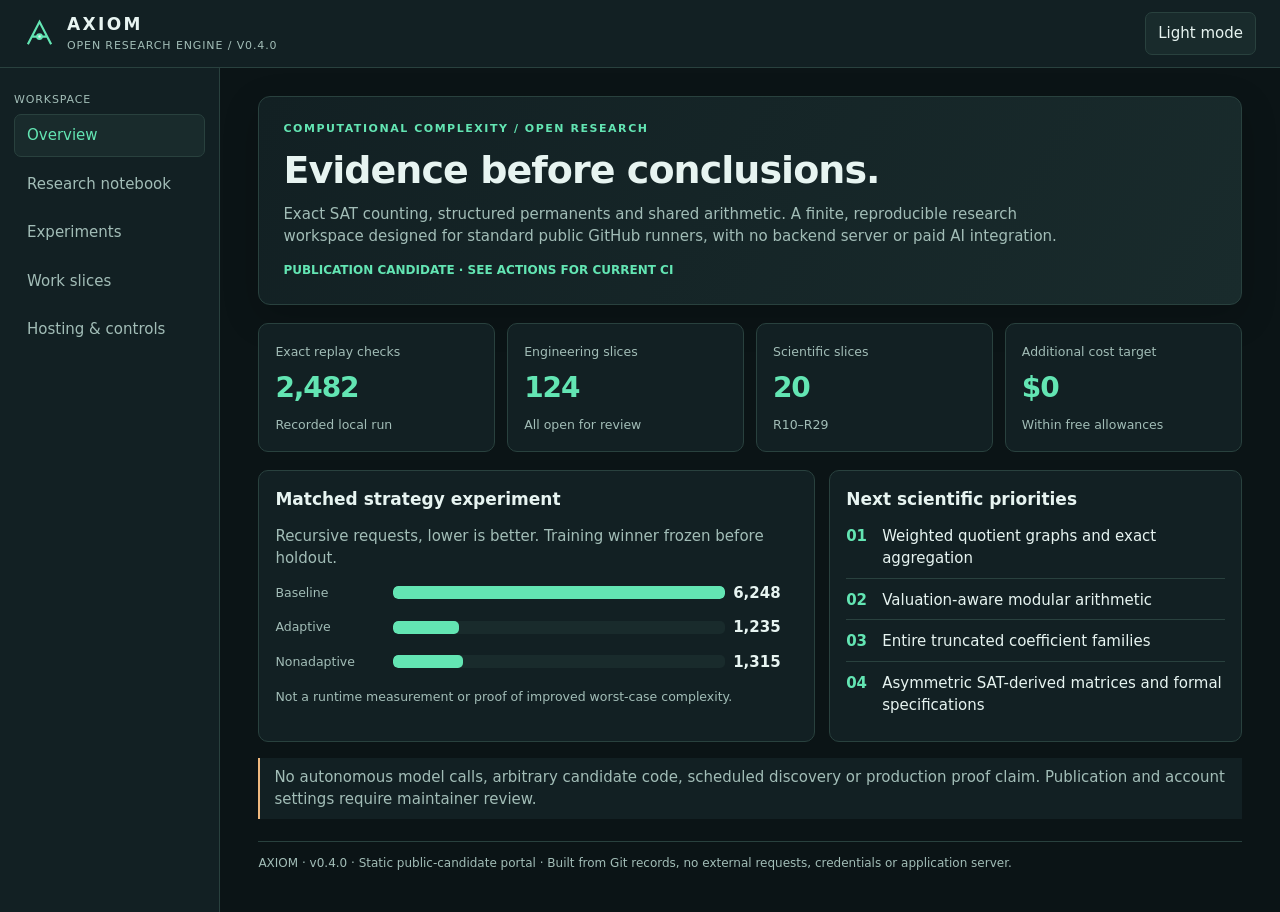
==== commit 694e2df6: "S113–S124: add disclosure boundary, exact-file gate and synthetic qualification" ====
--- a/docs/index.html
+++ b/docs/index.html
@@ -5,10 +5,10 @@
 <section class="view" id="overview"><div class="hero"><div class="eyebrow">Computational complexity / open research</div><h1>Evidence before conclusions.</h1><p>Exact SAT counting, structured permanents and shared arithmetic. A finite, reproducible research workspace designed for standard public GitHub runners, with no backend server or paid AI integration.</p><span class="status">PUBLICATION CANDIDATE · SEE ACTIONS FOR CURRENT CI</span></div><div class="grid"><div class="metric"><small>Exact replay checks</small><strong id="checks">—</strong><small>Recorded local run</small></div><div class="metric"><small>Engineering slices</small><strong id="eng">—</strong><small>All open for review</small></div><div class="metric"><small>Scientific slices</small><strong id="sci">—</strong><small>R10–R29</small></div><div class="metric"><small>Additional cost target</small><strong>$0</strong><small>Within free allowances</small></div></div><div class="split"><div class="card"><h2>Matched strategy experiment</h2><p class="muted">Recursive requests, lower is better. Training winner frozen before holdout.</p><div id="bars"></div><small>Not a runtime measurement or proof of improved worst-case complexity.</small></div><div class="card"><h2>Next scientific priorities</h2><div class="steps"><div class="step"><b>01</b><span>Weighted quotient graphs and exact aggregation</span></div><div class="step"><b>02</b><span>Valuation-aware modular arithmetic</span></div><div class="step"><b>03</b><span>Entire truncated coefficient families</span></div><div class="step"><b>04</b><span>Asymmetric SAT-derived matrices and formal specifications</span></div></div></div></div><div class="notice">No autonomous model calls, arbitrary candidate code, scheduled discovery or production proof claim. Publication and account settings require maintainer review.</div></section>
 <section class="view" id="notebook" hidden><div class="eyebrow">Evidence register</div><h1>Research notebook</h1><p class="muted">Git-backed entries; content hashes bind evidence, not publisher identity. Human publication review remains required.</p><div class="toolbar"><input id="note-search" placeholder="Search statement, ID or status" aria-label="Search notebook"><select id="note-status" aria-label="Filter notebook status"><option value="all">All statuses</option><option value="finite_pass">Finite pass</option><option value="counterexample">Counterexample</option><option value="open">Open</option></select></div><div class="card" id="notes"></div></section>
 <section class="view" id="experiments" hidden><div class="eyebrow">Finite verification / local evidence</div><h1>Experiments</h1><p class="muted">Recorded v0.4 replay; comparison of identical fixtures and attempt budgets.</p><div class="split" id="result-cards"></div><div class="card"><h2>Attempt history</h2><div class="tablewrap"><table><thead><tr><th>Attempt</th><th>Adaptive requests</th><th>Blind requests</th></tr></thead><tbody id="attempts"></tbody></table></div></div><p><a id="actions-link" hidden>Open GitHub Actions</a><span id="actions-help">After publishing, open the repository → Actions → Bounded research regression → Run workflow.</span></p></section>
-<section class="view" id="backlog" hidden><div class="eyebrow">Engineering &amp; mathematical objectives</div><h1>Work slices</h1><p class="muted">112 engineering and 20 scientific objectives. Prototype work does not automatically close production slices.</p><div class="toolbar"><input id="work-search" placeholder="Filter ID, objective, acceptance criteria…" aria-label="Search work slices"><select id="work-scope" aria-label="Filter work slices"><option value="all">All work</option><option value="S">Engineering</option><option value="R">Science</option></select><button id="export">Export filtered CSV</button></div><div id="work-count" class="muted"></div><div class="tablewrap"><table><thead><tr><th>ID</th><th>Objective / acceptance</th><th>Dependencies</th></tr></thead><tbody id="work"></tbody></table></div></section>
+<section class="view" id="backlog" hidden><div class="eyebrow">Engineering &amp; mathematical objectives</div><h1>Work slices</h1><p class="muted">124 engineering and 20 scientific objectives. Prototype work does not automatically close production slices.</p><div class="toolbar"><input id="work-search" placeholder="Filter ID, objective, acceptance criteria…" aria-label="Search work slices"><select id="work-scope" aria-label="Filter work slices"><option value="all">All work</option><option value="S">Engineering</option><option value="R">Science</option></select><button id="export">Export filtered CSV</button></div><div id="work-count" class="muted"></div><div class="tablewrap"><table><thead><tr><th>ID</th><th>Objective / acceptance</th><th>Dependencies</th></tr></thead><tbody id="work"></tbody></table></div></section>
 <section class="view" id="hosting" hidden><div class="eyebrow">GitHub Free / no self-hosted infrastructure</div><h1>Hosting &amp; controls</h1><div class="split"><div class="card"><h2>Configured in source</h2><div id="policy"></div></div><div class="card"><h2>Maintainer setup required</h2><div class="steps"><div class="step"><b>01</b><span>Approve ownership, license and public file list.</span></div><div class="step"><b>02</b><span>Use personal identity and independent Free organization. Set supported metered-product spending stops; verify no paid add-ons.</span></div><div class="step"><b>03</b><span>Enable Pages from <code>main:/docs</code> in repository Settings.</span></div><div class="step"><b>04</b><span>Require passed qualification checks, protect main, enable public security features.</span></div></div><p class="muted">CI is finite software testing. Do not use hosted Actions as an unrestricted research-compute service.</p></div></div></section>
 <footer>AXIOM · v0.4.0 · Static public-candidate portal · Built from Git records, no external requests, credentials or application server.</footer></main></div>
-<script type="application/json" id="data">{"version":"0.4.0","notebook":[{"schema_version":"notebook-1","id":"N001","title":"SAT and permanent qualification","status":"finite_pass","statement":"436 exact fixture comparisons and two expected counterexamples; finite tests only.","evidence":[{"path":"evidence/qualification-linux.txt","sha256":"4dedbc177357acd6cca707885657505e7cdfec056a2782b3bb050a131eb5826e"}],"reproduce":"python scripts/hosted.py --profile quick","review_status":"publication_pending"},{"schema_version":"notebook-1","id":"N002","title":"Matched adaptive strategy replay","status":"finite_pass","statement":"26 evaluations; 2,482 exact results replayed. Recursive requests are not elapsed time or general complexity.","evidence":[{"path":"evidence/loop-replay.json","sha256":"817b857b4ca0ea3ceb294e516478cff9326a8996ba989d89fff39e0bfbc7738e"}],"reproduce":"python scripts/hosted.py --profile loop-replay","review_status":"publication_pending"},{"schema_version":"notebook-1","id":"N003","title":"Weighted XOR walk aggregation","status":"finite_pass","statement":"576 signed integer comparisons at lengths 0\u20134, eight labels, three kernels, all endpoint displacements. Partition enumeration may cost more than direct enumeration.","evidence":[{"path":"evidence/qualification-linux.txt","sha256":"4dedbc177357acd6cca707885657505e7cdfec056a2782b3bb050a131eb5826e"}],"reproduce":"python scripts/hosted.py --profile pattern-regression","review_status":"publication_pending"},{"schema_version":"notebook-1","id":"N004","title":"Omitted quadratic coefficient","status":"counterexample","statement":"Negative control rejects dropping the degree-two perturbation contribution. Retain the witness and never promote the incorrect formula.","evidence":[{"path":"evidence/qualification-linux.txt","sha256":"4dedbc177357acd6cca707885657505e7cdfec056a2782b3bb050a131eb5826e"}],"reproduce":"python scripts/hosted.py --profile quick","review_status":"publication_pending"},{"schema_version":"notebook-1","id":"N005","title":"General SAT complexity","status":"open","statement":"No general polynomial-time or improved worst-case SAT bound has been established. The next objective is full coefficient-family evaluation and asymptotic accounting.","evidence":[],"reproduce":"Review R20\u2013R28","review_status":"publication_pending"}],"backlog":[{"id":"S001","title":"[S001] Repository scaffolding, architecture decisions, versioning and publication gate","dependencies":"\u2014","acceptance":"Clean offline checkout; independent public-candidate distribution; no credentials or unapproved research in history.","state":"open / needs review"},{"id":"S002","title":"[S002] Validate versioned campaign, job, receipt and lesson schemas","dependencies":"S001","acceptance":"Reject malformed, oversized, unknown-version and invalid rational/decimal fields.","state":"open / needs review"},{"id":"S003","title":"[S003] Transactional append-only event ledger and projection","dependencies":"S002","acceptance":"Replay yields same state; tampering and duplicate events detected.","state":"open / needs review"},{"id":"S004","title":"[S004] SAT exhaustive and permanent-polynomial exact oracles","dependencies":"S002","acceptance":"Match hand examples, signed rational controls, empty CNF/clause, free variables.","state":"open / needs review"},{"id":"S005","title":"[S005] Content-addressed artifact ingestion and quotas","dependencies":"S003","acceptance":"Corrupted blob, path traversal, symlink and duplicate digest cases rejected.","state":"open / needs review"},{"id":"S006","title":"[S006] Signed verifier receipt and externally anchored checkpoints","dependencies":"S003,S005","acceptance":"Recomputed hash without trusted signature is rejected.","state":"open / needs review"},{"id":"S007","title":"[S007] Public fixture registry and separate private holdout commitments","dependencies":"S004,S005","acceptance":"Seeded reproducibility; candidate cannot access expected answers.","state":"open / needs review"},{"id":"S008","title":"[S008] Offline replay and evidence export","dependencies":"S001\u2013S007","acceptance":"Clean environment reproduces exact outputs; timing variance separately labeled.","state":"open / needs review"},{"id":"S009","title":"[S009] Campaign state machine and role policy","dependencies":"S008","acceptance":"Illegal transition, unauthorized start and stale approval denied.","state":"open / needs review"},{"id":"S010","title":"[S010] Durable queue, leases, idempotent receipts and outbox","dependencies":"S009","acceptance":"Duplicate deliveries do not duplicate execution result or cost charge.","state":"open / needs review"},{"id":"S011","title":"[S011] Budget reservation / reconciliation","dependencies":"S010","acceptance":"Parallel jobs cannot overspend; caps stop dispatch.","state":"open / needs review"},{"id":"S012","title":"[S012] Linux guest runner with pinned image and scratch directory","dependencies":"S010","acceptance":"Worker cannot read host files, keys, verifier or other jobs.","state":"open / needs review"},{"id":"S013","title":"[S013] External CPU/RAM/PID/time/output limits","dependencies":"S012","acceptance":"Fork bomb, runaway loop, output flood terminated and classified.","state":"open / needs review"},{"id":"S014","title":"[S014] Separate referee worker, private mounts and egress policy","dependencies":"S012","acceptance":"Candidate cannot see holdouts; forged receipts fail.","state":"open / needs review"},{"id":"S015","title":"[S015] Pause, emergency stop and crash recovery","dependencies":"S011\u2013S014","acceptance":"Kill descendant processes, revoke leases, no automatic resume.","state":"open / needs review"},{"id":"S016","title":"[S016] Security qualification and recovery drill","dependencies":"S009\u2013S015","acceptance":"Negative isolation tests, budget crash test, documented approval.","state":"open / needs review"},{"id":"S017","title":"[S017] Provider-neutral gateway and offline mock","dependencies":"S016","acceptance":"No live calls when disabled; key never enters prompt/worker.","state":"open / needs review"},{"id":"S018","title":"[S018] Prompt/response schema and source citation discipline","dependencies":"S017","acceptance":"Nonexistent evidence IDs, unsafe scope and unknown strategy rejected.","state":"open / needs review"},{"id":"S019","title":"[S019] Proposer and bounded portfolio scheduler","dependencies":"S018","acceptance":"Generates distinct typed hypotheses; maximum attempts enforced.","state":"open / needs review"},{"id":"S020","title":"[S020] Independent critic and counterexample queue","dependencies":"S019","acceptance":"Known omitted-H and false symmetry claims trigger adversarial test.","state":"open / needs review"},{"id":"S021","title":"[S021] Immutable memory snapshots and retrieval","dependencies":"S018","acceptance":"Return only approved scoped records with source hashes.","state":"open / needs review"},{"id":"S022","title":"[S022] Review queue, provenance validation, supersession","dependencies":"S021,S014","acceptance":"Phantom prior attempt and stale concurrent revision rejected.","state":"open / needs review"},{"id":"S023","title":"[S023] Plateau detection, diverse approach selection, budget-aware stop","dependencies":"S019\u2013S022","acceptance":"Simulated repeated failures stop; alternative technique slot recorded.","state":"open / needs review"},{"id":"S024","title":"[S024] Memory-on/off/shuffled and conventional controls","dependencies":"S023","acceptance":"Matched budgets, seeds and all failed attempts archived.","state":"open / needs review"},{"id":"S025","title":"[S025] Import R1\u2013R9 archives on receipt; validate checksums and manifest","dependencies":"S008","acceptance":"Replay early pilot and coefficient audit; label nonreproduced records.","state":"open / needs review"},{"id":"S026","title":"[S026] Rank-one and two-correction exact adapter","dependencies":"S025","acceptance":"Check mixed terms, signed fixtures and omission counterexamples.","state":"open / needs review"},{"id":"S027","title":"[S027] Cut-rank overlap certificates and scheduling diagnostics","dependencies":"S026","acceptance":"Reproduce low overlap and forced overlap on source families.","state":"open / needs review"},{"id":"S028","title":"[S028] Reproduce full two-crossing Fourier/displacement contraction","dependencies":"S027","acceptance":"Agree with independent small controls and five-size results at fixed precision.","state":"open / needs review"},{"id":"S029","title":"[S029] Exact p-adic normalization, guard precision and integer recurrence","dependencies":"S028","acceptance":"Handle 5408/11 nonunit witness without invalid modular inverse.","state":"open / needs review"},{"id":"S030","title":"[S030] Alternative shared-interior representation, measure precision growth","dependencies":"S029","acceptance":"Compare against known ten digits; attempt eleven only within approved limits; count all work.","state":"open / needs review"},{"id":"S031","title":"[S031] Higher Taylor/crossing orders and asymmetry suite","dependencies":"S026,S029","acceptance":"Independent oracle agreement on signed, combined and higher-order inputs.","state":"open / needs review"},{"id":"S032","title":"[S032] End-to-end CNF-to-permanent interpolation and final count recovery","dependencies":"S031","acceptance":"Exact counts match exhaustive SAT; complete bit/time accounting, CRT conditions verified.","state":"open / needs review"},{"id":"S033","title":"[S033] Formal statement and assumption registry","dependencies":"S008","acceptance":"Scope and quantifiers included in versioned statement hash.","state":"open / needs review"},{"id":"S034","title":"[S034] Pinned Lean proof checker, dependency/axiom policy","dependencies":"S033,S014","acceptance":"Reject `sorry`, unapproved axioms/imports and theorem statement drift.","state":"open / needs review"},{"id":"S035","title":"[S035] Formalize simple permanent expansion/degree-two identity","dependencies":"S034","acceptance":"Kernel receipt matches reviewed theorem statement.","state":"open / needs review"},{"id":"S036","title":"[S036] Formalize low-rank completion and retirement invariants","dependencies":"S035,S026","acceptance":"Explicit domain assumptions; counterexample tests challenge weakened hypotheses.","state":"open / needs review"},{"id":"S037","title":"[S037] Complexity instrumentation by phase and bit size","dependencies":"S030,S033","acceptance":"Detect preprocessing, integer growth and storage omitted from score.","state":"open / needs review"},{"id":"S038","title":"[S038] Parameterized bound for shared computation","dependencies":"S031,S037","acceptance":"State n,N,h,rank,width,k, bit cost; stress worst-case families.","state":"open / needs review"},{"id":"S039","title":"[S039] General SAT reduction accounting and baseline bound comparison","dependencies":"S032,S038","acceptance":"Includes all nodes/orders/sparsification/recovery; no empirical proof claims.","state":"open / needs review"},{"id":"S040","title":"[S040] Independent proof review and negative-result report","dependencies":"S034\u2013S039","acceptance":"Reproducible theorem checks or explicitly open obligations; no forced claim.","state":"open / needs review"},{"id":"S041","title":"[S041] Overview, campaign and experiment browser","dependencies":"S003","acceptance":"Live read model, exact evidence, accessible navigation and no fabricated metrics.","state":"open / needs review"},{"id":"S042","title":"[S042] Campaign builder and live controls","dependencies":"S009,S015","acceptance":"Dry run, hash approval, pause/stop visible and operational.","state":"open / needs review"},{"id":"S043","title":"[S043] Notebook and verification detail","dependencies":"S022,S041","acceptance":"Filter grades, inspect receipts and explicit approval, no silent history edits.","state":"open / needs review"},{"id":"S044","title":"[S044] Proof workspace and benchmark explorer","dependencies":"S034,S037","acceptance":"Show assumptions, checker status, matched workloads and comparable metrics.","state":"open / needs review"},{"id":"S045","title":"[S045] Settings, roles, privacy, provider and worker health","dependencies":"S016,S042","acceptance":"Default OFF, opt-in policy, auth/CSRF and stop test.","state":"open / needs review"},{"id":"S046","title":"[S046] Research graph, reproducible report and export","dependencies":"S008,S043","acceptance":"Trace assertion to archived evidence; private data excluded from public export.","state":"open / needs review"},{"id":"S047","title":"[S047] Packaging, signing, SBOM, CI and backup/restore","dependencies":"S045,S046","acceptance":"Signed reproducible manifest, clean install/uninstall; no service starts silently.","state":"open / needs review"},{"id":"S048","title":"[S048] Controlled pilot campaign and readiness decision","dependencies":"G1\u2013G5,S047","acceptance":"Independent review, budget reconciliation, negative controls, reproducible output and human go/no-go.","state":"open / needs review"},{"id":"S049","title":"[S049] Baseline source audit","dependencies":"S001","acceptance":"Upstream source identity and limitations recorded; no upstream executable reuse.","state":"open / needs review"},{"id":"S050","title":"[S050] Declarative strategy space","dependencies":"S025","acceptance":"Strict schema; all 24 configurations on exhaustive 512 CNFs; no dynamic code.","state":"open / needs review"},{"id":"S051","title":"[S051] Independent exact oracle","dependencies":"S007,S050","acceptance":"Incorrect count and malformed result rejected; independent oracle in verifier process/role.","state":"open / needs review"},{"id":"S052","title":"[S052] Matched adaptive and blind arms","dependencies":"S050,S051","acceptance":"Same fixtures, attempt caps and baseline; fixed seeds; separate histories; null results preserved.","state":"open / needs review"},{"id":"S053","title":"[S053] Diverse selection and plateau","dependencies":"S052","acceptance":"Seeded tie-breaking; no duplicates; escape policy test; characterize novelty metrics.","state":"open / needs review"},{"id":"S054","title":"[S054] Freeze winners and holdout","dependencies":"S052","acceptance":"Both winners frozen before evaluation; held-out disjoint and independent; no feedback to selection.","state":"open / needs review"},{"id":"S055","title":"[S055] Evidence CAS","dependencies":"S005,S051","acceptance":"Hash validate on read, atomic local writes; production immutable versioned store with backup.","state":"open / needs review"},{"id":"S056","title":"[S056] Deterministic replay","dependencies":"S008,S055","acceptance":"Replay exact results and policy, reject altered blob, malformed state, wrong source; signed external ledger anchor.","state":"open / needs review"},{"id":"S057","title":"[S057] Multi-seed experimental protocol","dependencies":"S052,S054","acceptance":"Prespecified seeds; matched total evaluation and compute budgets; report distributions and nulls.","state":"open / needs review"},{"id":"S058","title":"[S058] Operation and resource instrumentation","dependencies":"S057","acceptance":"Same kernel cost model, timing/RSS/bit lengths, trust external measurements; no misleading speed ratio.","state":"open / needs review"},{"id":"S059","title":"[S059] Provider proposal schema","dependencies":"S017,S050","acceptance":"Bounded strict typed proposals, evidence snapshot ID validation, no generated execution, provider error classification.","state":"open / needs review"},{"id":"S060","title":"[S060] Provider broker and budgets","dependencies":"S011,S059","acceptance":"Explicit model and token caps, cost reservation/reconciliation, retries count, keys only in broker.","state":"open / needs review"},{"id":"S061","title":"[S061] Verified scoped memory","dependencies":"S020,S055,S056","acceptance":"Namespace/ACL enforcement, evidence-linked notes, revocation and dependency checks, empty history cannot invent observations.","state":"open / needs review"},{"id":"S062","title":"[S062] Matched memory controls","dependencies":"S057,S061","acceptance":"Memory on/off/shuffled with equal provider, seed, evaluation and cost budget; leakage audit.","state":"open / needs review"},{"id":"S063","title":"[S063] Candidate patch lineage","dependencies":"S012,S059","acceptance":"Parent hash, unique context, all-or-nothing apply, size/format caps; no edit executes before isolation gate.","state":"open / needs review"},{"id":"S064","title":"[S064] Hardened worker qualification","dependencies":"S012\u2013S016,S063","acceptance":"Deny network/files/secrets, process-tree termination, bounded output, PID/RAM/disk/CPU, adversarial tests.","state":"open / needs review"},{"id":"S065","title":"[S065] Separate referee trust domain","dependencies":"S014,S064","acceptance":"Candidate cannot access hidden tests, modify verifier or forge receipt; signed trusted measurement.","state":"open / needs review"},{"id":"S066","title":"[S066] Permanent polynomial search plugin","dependencies":"S026\u2013S028,S051","acceptance":"Compare all coefficient orders on signed inputs against independent oracle; keep higher-order terms.","state":"open / needs review"},{"id":"S067","title":"[S067] Precision and arithmetic plugin","dependencies":"S029,S066","acceptance":"Nonunit denominator and valuation regression; proof of precision bound; report bit complexity.","state":"open / needs review"},{"id":"S068","title":"[S068] General SAT transfer benchmark","dependencies":"S030\u2013S032,S058,S066","acceptance":"Reproduce reduction, compare count and complete resource cost on asymmetric/full inputs.","state":"open / needs review"},{"id":"S069","title":"[S069] Formal proof and cost gates","dependencies":"S033\u2013S040,S065","acceptance":"Pin toolchain, inspect axioms, reject admitted proofs, explicit correctness/complexity theorem.","state":"open / needs review"},{"id":"S070","title":"[S070] Research dashboard integration","dependencies":"S041\u2013S044,S056","acceptance":"Evidence-linked loop views, accessibility, actual status, dark/light, filters, export, authorization separation.","state":"open / needs review"},{"id":"S071","title":"[S071] Release and restore drill","dependencies":"S045\u2013S047,S055,S064","acceptance":"Build once, provenance, SBOM/signing, restore evidence, rollback exact artifact, no automatic publisher.","state":"open / needs review"},{"id":"S072","title":"[S072] Controlled independent pilot","dependencies":"S048,S062,S065,S068,S069,S070,S071","acceptance":"Operator-authorized limits, emergency stop, independent review, report failures and no unjustified scientific claims.","state":"open / needs review"},{"id":"S073","title":"[S073] Public ownership and publication review","dependencies":"S001","acceptance":"Owner confirms rights, independent identity and approved public file list.","state":"open / needs review"},{"id":"S074","title":"[S074] Open-source licensing and third-party inventory","dependencies":"S073","acceptance":"Owner approves actual license and notices; no unlicensed copied materials.","state":"open / needs review"},{"id":"S075","title":"[S075] Public bootstrap profile","dependencies":"S073,S074","acceptance":"Verify manifest, local qualification; no automatic remote creation or push.","state":"open / needs review"},{"id":"S076","title":"[S076] Sanitize documentation and evidence","dependencies":"S073","acceptance":"Exclude employer references, credentials, draft research and unreviewed artwork; human review remains required.","state":"open / needs review"},{"id":"S077","title":"[S077] Visibility-aware issue importer","dependencies":"S075","acceptance":"Explicit target and publication acknowledgement; duplicate prevention; bounded batches.","state":"open / needs review"},{"id":"S078","title":"[S078] Cross-platform hosted qualification","dependencies":"S075","acceptance":"Linux, Windows, macOS, ARM64 standard hosted jobs; read-only token; actual remote passes.","state":"open / needs review"},{"id":"S079","title":"[S079] Separate fast and extended qualification","dependencies":"S078","acceptance":"Quick regression on PR; finite manual replay, no schedules or chained jobs.","state":"open / needs review"},{"id":"S080","title":"[S080] CodeQL security qualification","dependencies":"S078","acceptance":"Enable approved public CodeQL workflow, verify supported languages and permissions.","state":"open / needs review"},{"id":"S081","title":"[S081] Dependency review and Dependabot","dependencies":"S074,S078","acceptance":"Review dependencies and pin Actions; enable dependency alerts and review.","state":"open / needs review"},{"id":"S082","title":"[S082] Secret scanning and push protection","dependencies":"S073","acceptance":"Enable supported public repo scanning and push protection; test only synthetic markers.","state":"open / needs review"},{"id":"S083","title":"[S083] Public contributor workflow isolation","dependencies":"S078","acceptance":"No secrets or write token to untrusted PRs; approve external workflows; no pull_request_target.","state":"open / needs review"},{"id":"S084","title":"[S084] Repository rulesets and governance","dependencies":"S078,S083","acceptance":"Required checks, no force push/deletion, zero second reviewer only during solo phase; verify remotely.","state":"open / needs review"},{"id":"S085","title":"[S085] GitHub API rate control","dependencies":"S077","acceptance":"Explicit capped batch, no blind retries, idempotent IDs; handle 403/429 and retry-after.","state":"open / needs review"},{"id":"S086","title":"[S086] Build and software inventory","dependencies":"S074,S078","acceptance":"Build exact archive/wheel, inventory runtime dependencies, SHA-256, repeatable qualification.","state":"open / needs review"},{"id":"S087","title":"[S087] Build provenance attestations","dependencies":"S086","acceptance":"Trusted approved release workflow; verify provenance against source revision.","state":"open / needs review"},{"id":"S088","title":"[S088] Release promotion and approval","dependencies":"S086,S087","acceptance":"Publish same qualified bytes; manual approval, no automatic publisher.","state":"open / needs review"},{"id":"S089","title":"[S089] Public container distribution","dependencies":"S086","acceptance":"Optional approved public GHCR only; budget review and pinned images.","state":"open / needs review"},{"id":"S090","title":"[S090] GitHub Pages documentation","dependencies":"S075","acceptance":"Static docs source, no keys or dynamic backend, checked browser rendering.","state":"open / needs review"},{"id":"S091","title":"[S091] Research classification","dependencies":"S073","acceptance":"Distinguish public candidate, private research and secrets; allowlisted exports only.","state":"open / needs review"},{"id":"S092","title":"[S092] Public evidence export","dependencies":"S091,S056","acceptance":"Hash manifest, exact replay, source pin; human publication review.","state":"open / needs review"},{"id":"S093","title":"[S093] Optional remote worker interface","dependencies":"S064","acceptance":"No worker hosting in zero-cost profile; future external execution requires separate authorization.","state":"open / needs review"},{"id":"S094","title":"[S094] Distributed execution protocol","dependencies":"S093","acceptance":"Only finite permitted qualification jobs in hosted profile; no aggregate RAM assumption.","state":"open / needs review"},{"id":"S095","title":"[S095] Public reproducibility qualification","dependencies":"S092","acceptance":"Independent clone and replay; preserve failures and all scope limits.","state":"open / needs review"},{"id":"S096","title":"[S096] Open-source release acceptance","dependencies":"S073\u2013S095","acceptance":"Remote CI, licensing, rights, security and publication review complete.","state":"open / needs review"},{"id":"S097","title":"[S097] GitHub-only free-tier profile","dependencies":"S075,S079","acceptance":"Public standard hosted labels only, no paid model, cache or routine artifacts; account spending controls verified.","state":"open / needs review"},{"id":"S098","title":"[S098] Static research dashboard","dependencies":"S090","acceptance":"Offline-capable rendered site, searchable records, dark/light, no token or server.","state":"open / needs review"},{"id":"S099","title":"[S099] Git-backed scientific notebook","dependencies":"S092","acceptance":"Versioned strict evidence records, hashes, pending owner approval, no automated promotion.","state":"open / needs review"},{"id":"S100","title":"[S100] Browser-side research search","dependencies":"S098,S099","acceptance":"Filter notebook and backlog without network calls; safe text rendering.","state":"open / needs review"},{"id":"S101","title":"[S101] Actions experiment catalog","dependencies":"S079,S097","acceptance":"Fixed named profiles and bounded manual workflow; no arbitrary command input.","state":"open / needs review"},{"id":"S102","title":"[S102] Resource budget validation","dependencies":"S097,S101","acceptance":"Preflight public/runner/event scope, timeout, bounded Linux per-process limits; document limitations.","state":"open / needs review"},{"id":"S103","title":"[S103] Parallel mathematical qualification","dependencies":"S078,S102","acceptance":"Max two parallel matrix jobs, independent fixtures; actual remote measurements.","state":"open / needs review"},{"id":"S104","title":"[S104] Independent hosted verifier","dependencies":"S065,S103","acceptance":"Separate trusted code and acceptance spec; no generated code until isolation; signed receipts future.","state":"open / needs review"},{"id":"S105","title":"[S105] Original research archive importer","dependencies":"S091,S092","acceptance":"Rights-approved R1\u2013R9 archives, quarantine, manifest, replay and profiling.","state":"open / needs review"},{"id":"S106","title":"[S106] Automated computational profiling","dependencies":"S102,S105","acceptance":"Wall time, CPU, RSS semantics and exact operation metrics; compare equivalent workloads.","state":"open / needs review"},{"id":"S107","title":"[S107] Optional AI research role specifications","dependencies":"S059,S097","acceptance":"Manual ChatGPT-assisted hypotheses; paid provider off; no private traces or untrusted executable input.","state":"open / needs review"},{"id":"S108","title":"[S108] Evidence publication pipeline","dependencies":"S099,S095","acceptance":"Reviewed source commit, hash-backed note, reproducible evidence; no automated publication.","state":"open / needs review"},{"id":"S109","title":"[S109] Quota and storage governance","dependencies":"S097,S085","acceptance":"No artifact/cache uploads by default, monitor owner usage and hard spending stop where supported.","state":"open / needs review"},{"id":"S110","title":"[S110] GitHub Pages deployment","dependencies":"S098,S100","acceptance":"Enable main:/docs manually; verify portal build, domain and no private files.","state":"open / needs review"},{"id":"S111","title":"[S111] Hosted-only security qualification","dependencies":"S083,S102,S110","acceptance":"Test blocked private events, unsupported profiles, dependency pins and PR privilege boundaries.","state":"open / needs review"},{"id":"S112","title":"[S112] Cloud-native release acceptance","dependencies":"S096,S105,S111","acceptance":"Verified hosted qualification, license review, evidence reproducibility and zero-cost account settings.","state":"open / needs review"},{"id":"R10","title":"[R10] Audit permanent circuit lower bounds","dependencies":"research baseline / review","acceptance":"Map theorem model, characteristic, uniformity and relation to structured families; cite independently checked statements.","state":"open / needs review"},{"id":"R11","title":"[R11] Compare subexponential SAT approaches","dependencies":"research baseline / review","acceptance":"Compare reductions, hidden constants, arithmetic vs bit cost; verify sources before relying on claims.","state":"open / needs review"},{"id":"R12","title":"[R12] Weighted quotient graphs","dependencies":"research baseline / review","acceptance":"Define endpoint-fixed weighted XOR walk semantics and validate signed examples.","state":"open / needs review"},{"id":"R13","title":"[R13] M\u00f6bius inversion aggregation","dependencies":"R12","acceptance":"Exact signed tests and direct oracle; preserve quotient multiplicities; test actual R9 transfer later.","state":"open / needs review"},{"id":"R14","title":"[R14] Graph width and contraction complexity","dependencies":"research baseline / review","acceptance":"Measure treewidth/cut width and actual contraction work, not only label counts.","state":"open / needs review"},{"id":"R15","title":"[R15] Cross-pattern graph reuse","dependencies":"research baseline / review","acceptance":"Aggregate graph weights across patterns; prove equivalence and cost.","state":"open / needs review"},{"id":"R16","title":"[R16] Finite Fourier construction review","dependencies":"research baseline / review","acceptance":"Verify theorem, explicit algorithm and crossover; compare with Walsh baseline.","state":"open / needs review"},{"id":"R17","title":"[R17] Fourier over prime-power rings","dependencies":"research baseline / review","acceptance":"Prove ring-compatible operations or show counterexamples; exact transform results.","state":"open / needs review"},{"id":"R18","title":"[R18] Sunflower-style grouping","dependencies":"research baseline / review","acceptance":"Test weighted common-core identities, preserve signs, orders and multiplicity.","state":"open / needs review"},{"id":"R19","title":"[R19] Valuation-aware exact arithmetic","dependencies":"research baseline / review","acceptance":"Known-divisible quotient precision checks, nonintegral cancellation and sound guard digits.","state":"open / needs review"},{"id":"R20","title":"[R20] Truncated permanent polynomials","dependencies":"research baseline / review","acceptance":"Compare all orders with direct signed rational oracle; target repeated minors.","state":"open / needs review"},{"id":"R21","title":"[R21] Modular Hermite interpolation","dependencies":"research baseline / review","acceptance":"Identify admissible moduli, denominators and interpolation uniqueness.","state":"open / needs review"},{"id":"R22","title":"[R22] Final count CRT","dependencies":"research baseline / review","acceptance":"Reconstruct unique count from pairwise coprime residues; test end-to-end reduction and bad moduli.","state":"open / needs review"},{"id":"R23","title":"[R23] Asymmetric SAT-derived matrices","dependencies":"research baseline / review","acceptance":"Generate genuine signed reductions and compare with known counts.","state":"open / needs review"},{"id":"R24","title":"[R24] Independent Lean specifications","dependencies":"research baseline / review","acceptance":"Freeze theorem statement, toolchain and assumptions before proof generation.","state":"open / needs review"},{"id":"R25","title":"[R25] Formalize exact identities","dependencies":"research baseline / review","acceptance":"No sorry/admitted proofs; audit axioms and independent statements.","state":"open / needs review"},{"id":"R26","title":"[R26] Proof compression","dependencies":"research baseline / review","acceptance":"Compare theorem-equivalent developments, audit assumptions and resources.","state":"open / needs review"},{"id":"R27","title":"[R27] Full asymptotic bound","dependencies":"research baseline / review","acceptance":"Account for all nodes, orders, arithmetic bit lengths and sparsification; no inference from finite results.","state":"open / needs review"},{"id":"R28","title":"[R28] End-to-end SAT benchmarks","dependencies":"research baseline / review","acceptance":"Compare matched baselines, difficult SAT/UNSAT, time and memory; preserve null results.","state":"open / needs review"},{"id":"R29","title":"[R29] Reproducible research publication","dependencies":"research baseline / review","acceptance":"Rights approval, versioned source and evidence, independent replay and limited claims.","state":"open / needs review"}],"profile":{"schema_version":"hosted-1","target_additional_monthly_cost_usd":0,"public_repositories_only":true,"runner_labels":["ubuntu-24.04","windows-2025","macos-15","ubuntu-24.04-arm"],"max_parallel_per_matrix":2,"job_timeout_minutes":10,"linux_per_process_address_space_mib":3072,"linux_per_file_limit_mib":64,"artifact_uploads":false,"dependency_cache_uploads":false,"paid_ai_calls":false,"self_hosted_runners":false,"scheduled_campaigns":false,"pages_source":"main:/docs","remote_settings_required":true},"replay":{"ledger":"PASS","replayed_evaluations":26,"fixture_results_rechecked":2482,"terminal_reason":"completed","note":"Local consistency and deterministic replay, not signed authenticity."},"history":{"adaptive":[{"index":1,"requests":6248},{"index":2,"requests":7016},{"index":3,"requests":2294},{"index":4,"requests":1486},{"index":5,"requests":4355},{"index":6,"requests":1672},{"index":7,"requests":1654},{"index":8,"requests":1315},{"index":9,"requests":2734},{"index":10,"requests":1297},{"index":11,"requests":4172},{"index":12,"requests":1235}],"blind":[{"index":1,"requests":6248},{"index":2,"requests":7016},{"index":3,"requests":1486},{"index":4,"requests":1315},{"index":5,"requests":3484},{"index":6,"requests":2294},{"index":7,"requests":4172},{"index":8,"requests":3350},{"index":9,"requests":4012},{"index":10,"requests":4355},{"index":11,"requests":1672},{"index":12,"requests":2734}]},"results":{"adaptive":{"train":{"requests":1235,"expanded":1012,"cache_hits":223,"restriction_literal_visits":18222},"holdout":{"requests":1318,"expanded":1085,"cache_hits":233,"restriction_literal_visits":19042}},"blind":{"train":{"requests":1315,"expanded":1315,"cache_hits":0,"restriction_literal_visits":18556},"holdout":{"requests":1356,"expanded":1356,"cache_hits":0,"restriction_literal_visits":18471}}},"elapsed_seconds":19.842}</script><script>
+<script type="application/json" id="data">{"version":"0.4.0","notebook":[{"schema_version":"notebook-1","id":"N001","title":"SAT and permanent qualification","status":"finite_pass","statement":"436 exact fixture comparisons and two expected counterexamples; finite tests only.","evidence":[{"path":"evidence/qualification-linux.txt","sha256":"4dedbc177357acd6cca707885657505e7cdfec056a2782b3bb050a131eb5826e"}],"reproduce":"python scripts/hosted.py --profile quick","review_status":"publication_pending"},{"schema_version":"notebook-1","id":"N002","title":"Matched adaptive strategy replay","status":"finite_pass","statement":"26 evaluations; 2,482 exact results replayed. Recursive requests are not elapsed time or general complexity.","evidence":[{"path":"evidence/loop-replay.json","sha256":"817b857b4ca0ea3ceb294e516478cff9326a8996ba989d89fff39e0bfbc7738e"}],"reproduce":"python scripts/hosted.py --profile loop-replay","review_status":"publication_pending"},{"schema_version":"notebook-1","id":"N003","title":"Weighted XOR walk aggregation","status":"finite_pass","statement":"576 signed integer comparisons at lengths 0\u20134, eight labels, three kernels, all endpoint displacements. Partition enumeration may cost more than direct enumeration.","evidence":[{"path":"evidence/qualification-linux.txt","sha256":"4dedbc177357acd6cca707885657505e7cdfec056a2782b3bb050a131eb5826e"}],"reproduce":"python scripts/hosted.py --profile pattern-regression","review_status":"publication_pending"},{"schema_version":"notebook-1","id":"N004","title":"Omitted quadratic coefficient","status":"counterexample","statement":"Negative control rejects dropping the degree-two perturbation contribution. Retain the witness and never promote the incorrect formula.","evidence":[{"path":"evidence/qualification-linux.txt","sha256":"4dedbc177357acd6cca707885657505e7cdfec056a2782b3bb050a131eb5826e"}],"reproduce":"python scripts/hosted.py --profile quick","review_status":"publication_pending"},{"schema_version":"notebook-1","id":"N005","title":"General SAT complexity","status":"open","statement":"No general polynomial-time or improved worst-case SAT bound has been established. The next objective is full coefficient-family evaluation and asymptotic accounting.","evidence":[],"reproduce":"Review R20\u2013R28","review_status":"publication_pending"}],"backlog":[{"id":"S001","title":"[S001] Repository scaffolding, architecture decisions, versioning and publication gate","dependencies":"\u2014","acceptance":"Clean offline checkout; independent public-candidate distribution; no credentials or unapproved research in history.","state":"open / needs review"},{"id":"S002","title":"[S002] Validate versioned campaign, job, receipt and lesson schemas","dependencies":"S001","acceptance":"Reject malformed, oversized, unknown-version and invalid rational/decimal fields.","state":"open / needs review"},{"id":"S003","title":"[S003] Transactional append-only event ledger and projection","dependencies":"S002","acceptance":"Replay yields same state; tampering and duplicate events detected.","state":"open / needs review"},{"id":"S004","title":"[S004] SAT exhaustive and permanent-polynomial exact oracles","dependencies":"S002","acceptance":"Match hand examples, signed rational controls, empty CNF/clause, free variables.","state":"open / needs review"},{"id":"S005","title":"[S005] Content-addressed artifact ingestion and quotas","dependencies":"S003","acceptance":"Corrupted blob, path traversal, symlink and duplicate digest cases rejected.","state":"open / needs review"},{"id":"S006","title":"[S006] Signed verifier receipt and externally anchored checkpoints","dependencies":"S003,S005","acceptance":"Recomputed hash without trusted signature is rejected.","state":"open / needs review"},{"id":"S007","title":"[S007] Public fixture registry and separate private holdout commitments","dependencies":"S004,S005","acceptance":"Seeded reproducibility; candidate cannot access expected answers.","state":"open / needs review"},{"id":"S008","title":"[S008] Offline replay and evidence export","dependencies":"S001\u2013S007","acceptance":"Clean environment reproduces exact outputs; timing variance separately labeled.","state":"open / needs review"},{"id":"S009","title":"[S009] Campaign state machine and role policy","dependencies":"S008","acceptance":"Illegal transition, unauthorized start and stale approval denied.","state":"open / needs review"},{"id":"S010","title":"[S010] Durable queue, leases, idempotent receipts and outbox","dependencies":"S009","acceptance":"Duplicate deliveries do not duplicate execution result or cost charge.","state":"open / needs review"},{"id":"S011","title":"[S011] Budget reservation / reconciliation","dependencies":"S010","acceptance":"Parallel jobs cannot overspend; caps stop dispatch.","state":"open / needs review"},{"id":"S012","title":"[S012] Linux guest runner with pinned image and scratch directory","dependencies":"S010","acceptance":"Worker cannot read host files, keys, verifier or other jobs.","state":"open / needs review"},{"id":"S013","title":"[S013] External CPU/RAM/PID/time/output limits","dependencies":"S012","acceptance":"Fork bomb, runaway loop, output flood terminated and classified.","state":"open / needs review"},{"id":"S014","title":"[S014] Separate referee worker, private mounts and egress policy","dependencies":"S012","acceptance":"Candidate cannot see holdouts; forged receipts fail.","state":"open / needs review"},{"id":"S015","title":"[S015] Pause, emergency stop and crash recovery","dependencies":"S011\u2013S014","acceptance":"Kill descendant processes, revoke leases, no automatic resume.","state":"open / needs review"},{"id":"S016","title":"[S016] Security qualification and recovery drill","dependencies":"S009\u2013S015","acceptance":"Negative isolation tests, budget crash test, documented approval.","state":"open / needs review"},{"id":"S017","title":"[S017] Provider-neutral gateway and offline mock","dependencies":"S016","acceptance":"No live calls when disabled; key never enters prompt/worker.","state":"open / needs review"},{"id":"S018","title":"[S018] Prompt/response schema and source citation discipline","dependencies":"S017","acceptance":"Nonexistent evidence IDs, unsafe scope and unknown strategy rejected.","state":"open / needs review"},{"id":"S019","title":"[S019] Proposer and bounded portfolio scheduler","dependencies":"S018","acceptance":"Generates distinct typed hypotheses; maximum attempts enforced.","state":"open / needs review"},{"id":"S020","title":"[S020] Independent critic and counterexample queue","dependencies":"S019","acceptance":"Known omitted-H and false symmetry claims trigger adversarial test.","state":"open / needs review"},{"id":"S021","title":"[S021] Immutable memory snapshots and retrieval","dependencies":"S018","acceptance":"Return only approved scoped records with source hashes.","state":"open / needs review"},{"id":"S022","title":"[S022] Review queue, provenance validation, supersession","dependencies":"S021,S014","acceptance":"Phantom prior attempt and stale concurrent revision rejected.","state":"open / needs review"},{"id":"S023","title":"[S023] Plateau detection, diverse approach selection, budget-aware stop","dependencies":"S019\u2013S022","acceptance":"Simulated repeated failures stop; alternative technique slot recorded.","state":"open / needs review"},{"id":"S024","title":"[S024] Memory-on/off/shuffled and conventional controls","dependencies":"S023","acceptance":"Matched budgets, seeds and all failed attempts archived.","state":"open / needs review"},{"id":"S025","title":"[S025] Import R1\u2013R9 archives on receipt; validate checksums and manifest","dependencies":"S008","acceptance":"Replay early pilot and coefficient audit; label nonreproduced records.","state":"open / needs review"},{"id":"S026","title":"[S026] Rank-one and two-correction exact adapter","dependencies":"S025","acceptance":"Check mixed terms, signed fixtures and omission counterexamples.","state":"open / needs review"},{"id":"S027","title":"[S027] Cut-rank overlap certificates and scheduling diagnostics","dependencies":"S026","acceptance":"Reproduce low overlap and forced overlap on source families.","state":"open / needs review"},{"id":"S028","title":"[S028] Reproduce full two-crossing Fourier/displacement contraction","dependencies":"S027","acceptance":"Agree with independent small controls and five-size results at fixed precision.","state":"open / needs review"},{"id":"S029","title":"[S029] Exact p-adic normalization, guard precision and integer recurrence","dependencies":"S028","acceptance":"Handle 5408/11 nonunit witness without invalid modular inverse.","state":"open / needs review"},{"id":"S030","title":"[S030] Alternative shared-interior representation, measure precision growth","dependencies":"S029","acceptance":"Compare against known ten digits; attempt eleven only within approved limits; count all work.","state":"open / needs review"},{"id":"S031","title":"[S031] Higher Taylor/crossing orders and asymmetry suite","dependencies":"S026,S029","acceptance":"Independent oracle agreement on signed, combined and higher-order inputs.","state":"open / needs review"},{"id":"S032","title":"[S032] End-to-end CNF-to-permanent interpolation and final count recovery","dependencies":"S031","acceptance":"Exact counts match exhaustive SAT; complete bit/time accounting, CRT conditions verified.","state":"open / needs review"},{"id":"S033","title":"[S033] Formal statement and assumption registry","dependencies":"S008","acceptance":"Scope and quantifiers included in versioned statement hash.","state":"open / needs review"},{"id":"S034","title":"[S034] Pinned Lean proof checker, dependency/axiom policy","dependencies":"S033,S014","acceptance":"Reject `sorry`, unapproved axioms/imports and theorem statement drift.","state":"open / needs review"},{"id":"S035","title":"[S035] Formalize simple permanent expansion/degree-two identity","dependencies":"S034","acceptance":"Kernel receipt matches reviewed theorem statement.","state":"open / needs review"},{"id":"S036","title":"[S036] Formalize low-rank completion and retirement invariants","dependencies":"S035,S026","acceptance":"Explicit domain assumptions; counterexample tests challenge weakened hypotheses.","state":"open / needs review"},{"id":"S037","title":"[S037] Complexity instrumentation by phase and bit size","dependencies":"S030,S033","acceptance":"Detect preprocessing, integer growth and storage omitted from score.","state":"open / needs review"},{"id":"S038","title":"[S038] Parameterized bound for shared computation","dependencies":"S031,S037","acceptance":"State n,N,h,rank,width,k, bit cost; stress worst-case families.","state":"open / needs review"},{"id":"S039","title":"[S039] General SAT reduction accounting and baseline bound comparison","dependencies":"S032,S038","acceptance":"Includes all nodes/orders/sparsification/recovery; no empirical proof claims.","state":"open / needs review"},{"id":"S040","title":"[S040] Independent proof review and negative-result report","dependencies":"S034\u2013S039","acceptance":"Reproducible theorem checks or explicitly open obligations; no forced claim.","state":"open / needs review"},{"id":"S041","title":"[S041] Overview, campaign and experiment browser","dependencies":"S003","acceptance":"Live read model, exact evidence, accessible navigation and no fabricated metrics.","state":"open / needs review"},{"id":"S042","title":"[S042] Campaign builder and live controls","dependencies":"S009,S015","acceptance":"Dry run, hash approval, pause/stop visible and operational.","state":"open / needs review"},{"id":"S043","title":"[S043] Notebook and verification detail","dependencies":"S022,S041","acceptance":"Filter grades, inspect receipts and explicit approval, no silent history edits.","state":"open / needs review"},{"id":"S044","title":"[S044] Proof workspace and benchmark explorer","dependencies":"S034,S037","acceptance":"Show assumptions, checker status, matched workloads and comparable metrics.","state":"open / needs review"},{"id":"S045","title":"[S045] Settings, roles, privacy, provider and worker health","dependencies":"S016,S042","acceptance":"Default OFF, opt-in policy, auth/CSRF and stop test.","state":"open / needs review"},{"id":"S046","title":"[S046] Research graph, reproducible report and export","dependencies":"S008,S043","acceptance":"Trace assertion to archived evidence; private data excluded from public export.","state":"open / needs review"},{"id":"S047","title":"[S047] Packaging, signing, SBOM, CI and backup/restore","dependencies":"S045,S046","acceptance":"Signed reproducible manifest, clean install/uninstall; no service starts silently.","state":"open / needs review"},{"id":"S048","title":"[S048] Controlled pilot campaign and readiness decision","dependencies":"G1\u2013G5,S047","acceptance":"Independent review, budget reconciliation, negative controls, reproducible output and human go/no-go.","state":"open / needs review"},{"id":"S049","title":"[S049] Baseline source audit","dependencies":"S001","acceptance":"Upstream source identity and limitations recorded; no upstream executable reuse.","state":"open / needs review"},{"id":"S050","title":"[S050] Declarative strategy space","dependencies":"S025","acceptance":"Strict schema; all 24 configurations on exhaustive 512 CNFs; no dynamic code.","state":"open / needs review"},{"id":"S051","title":"[S051] Independent exact oracle","dependencies":"S007,S050","acceptance":"Incorrect count and malformed result rejected; independent oracle in verifier process/role.","state":"open / needs review"},{"id":"S052","title":"[S052] Matched adaptive and blind arms","dependencies":"S050,S051","acceptance":"Same fixtures, attempt caps and baseline; fixed seeds; separate histories; null results preserved.","state":"open / needs review"},{"id":"S053","title":"[S053] Diverse selection and plateau","dependencies":"S052","acceptance":"Seeded tie-breaking; no duplicates; escape policy test; characterize novelty metrics.","state":"open / needs review"},{"id":"S054","title":"[S054] Freeze winners and holdout","dependencies":"S052","acceptance":"Both winners frozen before evaluation; held-out disjoint and independent; no feedback to selection.","state":"open / needs review"},{"id":"S055","title":"[S055] Evidence CAS","dependencies":"S005,S051","acceptance":"Hash validate on read, atomic local writes; production immutable versioned store with backup.","state":"open / needs review"},{"id":"S056","title":"[S056] Deterministic replay","dependencies":"S008,S055","acceptance":"Replay exact results and policy, reject altered blob, malformed state, wrong source; signed external ledger anchor.","state":"open / needs review"},{"id":"S057","title":"[S057] Multi-seed experimental protocol","dependencies":"S052,S054","acceptance":"Prespecified seeds; matched total evaluation and compute budgets; report distributions and nulls.","state":"open / needs review"},{"id":"S058","title":"[S058] Operation and resource instrumentation","dependencies":"S057","acceptance":"Same kernel cost model, timing/RSS/bit lengths, trust external measurements; no misleading speed ratio.","state":"open / needs review"},{"id":"S059","title":"[S059] Provider proposal schema","dependencies":"S017,S050","acceptance":"Bounded strict typed proposals, evidence snapshot ID validation, no generated execution, provider error classification.","state":"open / needs review"},{"id":"S060","title":"[S060] Provider broker and budgets","dependencies":"S011,S059","acceptance":"Explicit model and token caps, cost reservation/reconciliation, retries count, keys only in broker.","state":"open / needs review"},{"id":"S061","title":"[S061] Verified scoped memory","dependencies":"S020,S055,S056","acceptance":"Namespace/ACL enforcement, evidence-linked notes, revocation and dependency checks, empty history cannot invent observations.","state":"open / needs review"},{"id":"S062","title":"[S062] Matched memory controls","dependencies":"S057,S061","acceptance":"Memory on/off/shuffled with equal provider, seed, evaluation and cost budget; leakage audit.","state":"open / needs review"},{"id":"S063","title":"[S063] Candidate patch lineage","dependencies":"S012,S059","acceptance":"Parent hash, unique context, all-or-nothing apply, size/format caps; no edit executes before isolation gate.","state":"open / needs review"},{"id":"S064","title":"[S064] Hardened worker qualification","dependencies":"S012\u2013S016,S063","acceptance":"Deny network/files/secrets, process-tree termination, bounded output, PID/RAM/disk/CPU, adversarial tests.","state":"open / needs review"},{"id":"S065","title":"[S065] Separate referee trust domain","dependencies":"S014,S064","acceptance":"Candidate cannot access hidden tests, modify verifier or forge receipt; signed trusted measurement.","state":"open / needs review"},{"id":"S066","title":"[S066] Permanent polynomial search plugin","dependencies":"S026\u2013S028,S051","acceptance":"Compare all coefficient orders on signed inputs against independent oracle; keep higher-order terms.","state":"open / needs review"},{"id":"S067","title":"[S067] Precision and arithmetic plugin","dependencies":"S029,S066","acceptance":"Nonunit denominator and valuation regression; proof of precision bound; report bit complexity.","state":"open / needs review"},{"id":"S068","title":"[S068] General SAT transfer benchmark","dependencies":"S030\u2013S032,S058,S066","acceptance":"Reproduce reduction, compare count and complete resource cost on asymmetric/full inputs.","state":"open / needs review"},{"id":"S069","title":"[S069] Formal proof and cost gates","dependencies":"S033\u2013S040,S065","acceptance":"Pin toolchain, inspect axioms, reject admitted proofs, explicit correctness/complexity theorem.","state":"open / needs review"},{"id":"S070","title":"[S070] Research dashboard integration","dependencies":"S041\u2013S044,S056","acceptance":"Evidence-linked loop views, accessibility, actual status, dark/light, filters, export, authorization separation.","state":"open / needs review"},{"id":"S071","title":"[S071] Release and restore drill","dependencies":"S045\u2013S047,S055,S064","acceptance":"Build once, provenance, SBOM/signing, restore evidence, rollback exact artifact, no automatic publisher.","state":"open / needs review"},{"id":"S072","title":"[S072] Controlled independent pilot","dependencies":"S048,S062,S065,S068,S069,S070,S071","acceptance":"Operator-authorized limits, emergency stop, independent review, report failures and no unjustified scientific claims.","state":"open / needs review"},{"id":"S073","title":"[S073] Public ownership and publication review","dependencies":"S001","acceptance":"Owner confirms rights, independent identity and approved public file list.","state":"open / needs review"},{"id":"S074","title":"[S074] Open-source licensing and third-party inventory","dependencies":"S073","acceptance":"Owner approves actual license and notices; no unlicensed copied materials.","state":"open / needs review"},{"id":"S075","title":"[S075] Public bootstrap profile","dependencies":"S073,S074","acceptance":"Verify manifest, local qualification; no automatic remote creation or push.","state":"open / needs review"},{"id":"S076","title":"[S076] Sanitize documentation and evidence","dependencies":"S073","acceptance":"Exclude employer references, credentials, draft research and unreviewed artwork; human review remains required.","state":"open / needs review"},{"id":"S077","title":"[S077] Visibility-aware issue importer","dependencies":"S075","acceptance":"Explicit target and publication acknowledgement; duplicate prevention; bounded batches.","state":"open / needs review"},{"id":"S078","title":"[S078] Cross-platform hosted qualification","dependencies":"S075","acceptance":"Linux, Windows, macOS, ARM64 standard hosted jobs; read-only token; actual remote passes.","state":"open / needs review"},{"id":"S079","title":"[S079] Separate fast and extended qualification","dependencies":"S078","acceptance":"Quick regression on PR; finite manual replay, no schedules or chained jobs.","state":"open / needs review"},{"id":"S080","title":"[S080] CodeQL security qualification","dependencies":"S078","acceptance":"Enable approved public CodeQL workflow, verify supported languages and permissions.","state":"open / needs review"},{"id":"S081","title":"[S081] Dependency review and Dependabot","dependencies":"S074,S078","acceptance":"Review dependencies and pin Actions; enable dependency alerts and review.","state":"open / needs review"},{"id":"S082","title":"[S082] Secret scanning and push protection","dependencies":"S073","acceptance":"Enable supported public repo scanning and push protection; test only synthetic markers.","state":"open / needs review"},{"id":"S083","title":"[S083] Public contributor workflow isolation","dependencies":"S078","acceptance":"No secrets or write token to untrusted PRs; approve external workflows; no pull_request_target.","state":"open / needs review"},{"id":"S084","title":"[S084] Repository rulesets and governance","dependencies":"S078,S083","acceptance":"Required checks, no force push/deletion, zero second reviewer only during solo phase; verify remotely.","state":"open / needs review"},{"id":"S085","title":"[S085] GitHub API rate control","dependencies":"S077","acceptance":"Explicit capped batch, no blind retries, idempotent IDs; handle 403/429 and retry-after.","state":"open / needs review"},{"id":"S086","title":"[S086] Build and software inventory","dependencies":"S074,S078","acceptance":"Build exact archive/wheel, inventory runtime dependencies, SHA-256, repeatable qualification.","state":"open / needs review"},{"id":"S087","title":"[S087] Build provenance attestations","dependencies":"S086","acceptance":"Trusted approved release workflow; verify provenance against source revision.","state":"open / needs review"},{"id":"S088","title":"[S088] Release promotion and approval","dependencies":"S086,S087","acceptance":"Publish same qualified bytes; manual approval, no automatic publisher.","state":"open / needs review"},{"id":"S089","title":"[S089] Public container distribution","dependencies":"S086","acceptance":"Optional approved public GHCR only; budget review and pinned images.","state":"open / needs review"},{"id":"S090","title":"[S090] GitHub Pages documentation","dependencies":"S075","acceptance":"Static docs source, no keys or dynamic backend, checked browser rendering.","state":"open / needs review"},{"id":"S091","title":"[S091] Research classification","dependencies":"S073","acceptance":"Distinguish public candidate, private research and secrets; allowlisted exports only.","state":"open / needs review"},{"id":"S092","title":"[S092] Public evidence export","dependencies":"S091,S056","acceptance":"Hash manifest, exact replay, source pin; human publication review.","state":"open / needs review"},{"id":"S093","title":"[S093] Optional remote worker interface","dependencies":"S064","acceptance":"No worker hosting in zero-cost profile; future external execution requires separate authorization.","state":"open / needs review"},{"id":"S094","title":"[S094] Distributed execution protocol","dependencies":"S093","acceptance":"Only finite permitted qualification jobs in hosted profile; no aggregate RAM assumption.","state":"open / needs review"},{"id":"S095","title":"[S095] Public reproducibility qualification","dependencies":"S092","acceptance":"Independent clone and replay; preserve failures and all scope limits.","state":"open / needs review"},{"id":"S096","title":"[S096] Open-source release acceptance","dependencies":"S073\u2013S095","acceptance":"Remote CI, licensing, rights, security and publication review complete.","state":"open / needs review"},{"id":"S097","title":"[S097] GitHub-only free-tier profile","dependencies":"S075,S079","acceptance":"Public standard hosted labels only, no paid model, cache or routine artifacts; account spending controls verified.","state":"open / needs review"},{"id":"S098","title":"[S098] Static research dashboard","dependencies":"S090","acceptance":"Offline-capable rendered site, searchable records, dark/light, no token or server.","state":"open / needs review"},{"id":"S099","title":"[S099] Git-backed scientific notebook","dependencies":"S092","acceptance":"Versioned strict evidence records, hashes, pending owner approval, no automated promotion.","state":"open / needs review"},{"id":"S100","title":"[S100] Browser-side research search","dependencies":"S098,S099","acceptance":"Filter notebook and backlog without network calls; safe text rendering.","state":"open / needs review"},{"id":"S101","title":"[S101] Actions experiment catalog","dependencies":"S079,S097","acceptance":"Fixed named profiles and bounded manual workflow; no arbitrary command input.","state":"open / needs review"},{"id":"S102","title":"[S102] Resource budget validation","dependencies":"S097,S101","acceptance":"Preflight public/runner/event scope, timeout, bounded Linux per-process limits; document limitations.","state":"open / needs review"},{"id":"S103","title":"[S103] Parallel mathematical qualification","dependencies":"S078,S102","acceptance":"Max two parallel matrix jobs, independent fixtures; actual remote measurements.","state":"open / needs review"},{"id":"S104","title":"[S104] Independent hosted verifier","dependencies":"S065,S103","acceptance":"Separate trusted code and acceptance spec; no generated code until isolation; signed receipts future.","state":"open / needs review"},{"id":"S105","title":"[S105] Original research archive importer","dependencies":"S091,S092","acceptance":"Rights-approved R1\u2013R9 archives, quarantine, manifest, replay and profiling.","state":"open / needs review"},{"id":"S106","title":"[S106] Automated computational profiling","dependencies":"S102,S105","acceptance":"Wall time, CPU, RSS semantics and exact operation metrics; compare equivalent workloads.","state":"open / needs review"},{"id":"S107","title":"[S107] Optional AI research role specifications","dependencies":"S059,S097","acceptance":"Manual ChatGPT-assisted hypotheses; paid provider off; no private traces or untrusted executable input.","state":"open / needs review"},{"id":"S108","title":"[S108] Evidence publication pipeline","dependencies":"S099,S095","acceptance":"Reviewed source commit, hash-backed note, reproducible evidence; no automated publication.","state":"open / needs review"},{"id":"S109","title":"[S109] Quota and storage governance","dependencies":"S097,S085","acceptance":"No artifact/cache uploads by default, monitor owner usage and hard spending stop where supported.","state":"open / needs review"},{"id":"S110","title":"[S110] GitHub Pages deployment","dependencies":"S098,S100","acceptance":"Enable main:/docs manually; verify portal build, domain and no private files.","state":"open / needs review"},{"id":"S111","title":"[S111] Hosted-only security qualification","dependencies":"S083,S102,S110","acceptance":"Test blocked private events, unsupported profiles, dependency pins and PR privilege boundaries.","state":"open / needs review"},{"id":"S112","title":"[S112] Cloud-native release acceptance","dependencies":"S096,S105,S111","acceptance":"Verified hosted qualification, license review, evidence reproducibility and zero-cost account settings.","state":"open / needs review"},{"id":"S113","title":"[S113] Establish independent private research repository","dependencies":"S073,S097","acceptance":"Verify separate private repository and scoped access; no shared Git history, workflows, paid compute, or confidential material on public CI.","state":"open / needs review"},{"id":"S114","title":"[S114] Implement public/private data classification","dependencies":"S113,S091","acceptance":"Default unpublished material to private; prohibit secrets in either repository; document classification transitions and explicit review.","state":"open / needs review"},{"id":"S115","title":"[S115] Establish private research notebook","dependencies":"S114,S099","acceptance":"Versioned confidential records, evidence hashes, distinct claim grades, explicit review; no automatic public promotion.","state":"open / needs review"},{"id":"S116","title":"[S116] Import original research archives after rights review","dependencies":"S114,S105,S115","acceptance":"Owner authorizes exact archive intake; validate ownership, checksums, extraction bounds and replay before recording results.","state":"open / needs review"},{"id":"S117","title":"[S117] Implement private holdout registry","dependencies":"S114,S115,S065","acceptance":"Versioned restricted holdout commitments and independent access design; no values, filenames or private commitment hashes in public artifacts.","state":"open / needs review"},{"id":"S118","title":"[S118] Establish research disclosure approval contracts","dependencies":"S114,S115","acceptance":"Require scientific, rights, security and owner reviews; exact manifest digest and separate publication authorization; do not imply authenticated approval.","state":"open / needs review"},{"id":"S119","title":"[S119] Implement cross-repository publication manifests","dependencies":"S118","acceptance":"Pin private source revision, public base, target repository, allowed paths, classification, sizes and hashes; reject duplicates, unsafe paths and unknown fields.","state":"open / needs review"},{"id":"S120","title":"[S120] Implement sanitized publication export","dependencies":"S119","acceptance":"Offline export of selected committed regular text files to new isolated staging directory; no upload, candidate execution, metadata transfer or private history.","state":"open / needs review"},{"id":"S121","title":"[S121] Prevent private history and credential leakage","dependencies":"S119,S120","acceptance":"Reject symlink, executable, binary, workflow, private marker, common secret and traversal inputs; no private credentials in public CI; independent review required.","state":"open / needs review"},{"id":"S122","title":"[S122] Establish independent public/private access policies","dependencies":"S113,S114,S109","acceptance":"Owner verifies scoped connectors, billing and Actions settings; zero private compute by default; acknowledge Free-plan protection limits.","state":"open / needs review"},{"id":"S123","title":"[S123] Perform adversarial publication security tests","dependencies":"S118,S119,S120,S121","acceptance":"Run synthetic positive and negative tests across standard public runners; no real private inputs; record exact results and limitations.","state":"open / needs review"},{"id":"S124","title":"[S124] Establish final disclosure and reproducibility acceptance","dependencies":"S116,S117,S118,S122,S123","acceptance":"Independent rights, scientific and security review plus explicit owner approval of exact export and public PR diff; verify public reproduction; retain private audit trail.","state":"open / needs review"},{"id":"R10","title":"[R10] Audit permanent circuit lower bounds","dependencies":"research baseline / review","acceptance":"Map theorem model, characteristic, uniformity and relation to structured families; cite independently checked statements.","state":"open / needs review"},{"id":"R11","title":"[R11] Compare subexponential SAT approaches","dependencies":"research baseline / review","acceptance":"Compare reductions, hidden constants, arithmetic vs bit cost; verify sources before relying on claims.","state":"open / needs review"},{"id":"R12","title":"[R12] Weighted quotient graphs","dependencies":"research baseline / review","acceptance":"Define endpoint-fixed weighted XOR walk semantics and validate signed examples.","state":"open / needs review"},{"id":"R13","title":"[R13] M\u00f6bius inversion aggregation","dependencies":"R12","acceptance":"Exact signed tests and direct oracle; preserve quotient multiplicities; test actual R9 transfer later.","state":"open / needs review"},{"id":"R14","title":"[R14] Graph width and contraction complexity","dependencies":"research baseline / review","acceptance":"Measure treewidth/cut width and actual contraction work, not only label counts.","state":"open / needs review"},{"id":"R15","title":"[R15] Cross-pattern graph reuse","dependencies":"research baseline / review","acceptance":"Aggregate graph weights across patterns; prove equivalence and cost.","state":"open / needs review"},{"id":"R16","title":"[R16] Finite Fourier construction review","dependencies":"research baseline / review","acceptance":"Verify theorem, explicit algorithm and crossover; compare with Walsh baseline.","state":"open / needs review"},{"id":"R17","title":"[R17] Fourier over prime-power rings","dependencies":"research baseline / review","acceptance":"Prove ring-compatible operations or show counterexamples; exact transform results.","state":"open / needs review"},{"id":"R18","title":"[R18] Sunflower-style grouping","dependencies":"research baseline / review","acceptance":"Test weighted common-core identities, preserve signs, orders and multiplicity.","state":"open / needs review"},{"id":"R19","title":"[R19] Valuation-aware exact arithmetic","dependencies":"research baseline / review","acceptance":"Known-divisible quotient precision checks, nonintegral cancellation and sound guard digits.","state":"open / needs review"},{"id":"R20","title":"[R20] Truncated permanent polynomials","dependencies":"research baseline / review","acceptance":"Compare all orders with direct signed rational oracle; target repeated minors.","state":"open / needs review"},{"id":"R21","title":"[R21] Modular Hermite interpolation","dependencies":"research baseline / review","acceptance":"Identify admissible moduli, denominators and interpolation uniqueness.","state":"open / needs review"},{"id":"R22","title":"[R22] Final count CRT","dependencies":"research baseline / review","acceptance":"Reconstruct unique count from pairwise coprime residues; test end-to-end reduction and bad moduli.","state":"open / needs review"},{"id":"R23","title":"[R23] Asymmetric SAT-derived matrices","dependencies":"research baseline / review","acceptance":"Generate genuine signed reductions and compare with known counts.","state":"open / needs review"},{"id":"R24","title":"[R24] Independent Lean specifications","dependencies":"research baseline / review","acceptance":"Freeze theorem statement, toolchain and assumptions before proof generation.","state":"open / needs review"},{"id":"R25","title":"[R25] Formalize exact identities","dependencies":"research baseline / review","acceptance":"No sorry/admitted proofs; audit axioms and independent statements.","state":"open / needs review"},{"id":"R26","title":"[R26] Proof compression","dependencies":"research baseline / review","acceptance":"Compare theorem-equivalent developments, audit assumptions and resources.","state":"open / needs review"},{"id":"R27","title":"[R27] Full asymptotic bound","dependencies":"research baseline / review","acceptance":"Account for all nodes, orders, arithmetic bit lengths and sparsification; no inference from finite results.","state":"open / needs review"},{"id":"R28","title":"[R28] End-to-end SAT benchmarks","dependencies":"research baseline / review","acceptance":"Compare matched baselines, difficult SAT/UNSAT, time and memory; preserve null results.","state":"open / needs review"},{"id":"R29","title":"[R29] Reproducible research publication","dependencies":"research baseline / review","acceptance":"Rights approval, versioned source and evidence, independent replay and limited claims.","state":"open / needs review"}],"profile":{"schema_version":"hosted-1","target_additional_monthly_cost_usd":0,"public_repositories_only":true,"runner_labels":["ubuntu-24.04","windows-2025","macos-15","ubuntu-24.04-arm"],"max_parallel_per_matrix":2,"job_timeout_minutes":10,"linux_per_process_address_space_mib":3072,"linux_per_file_limit_mib":64,"artifact_uploads":false,"dependency_cache_uploads":false,"paid_ai_calls":false,"self_hosted_runners":false,"scheduled_campaigns":false,"pages_source":"main:/docs","remote_settings_required":true},"replay":{"ledger":"PASS","replayed_evaluations":26,"fixture_results_rechecked":2482,"terminal_reason":"completed","note":"Local consistency and deterministic replay, not signed authenticity."},"history":{"adaptive":[{"index":1,"requests":6248},{"index":2,"requests":7016},{"index":3,"requests":2294},{"index":4,"requests":1486},{"index":5,"requests":4355},{"index":6,"requests":1672},{"index":7,"requests":1654},{"index":8,"requests":1315},{"index":9,"requests":2734},{"index":10,"requests":1297},{"index":11,"requests":4172},{"index":12,"requests":1235}],"blind":[{"index":1,"requests":6248},{"index":2,"requests":7016},{"index":3,"requests":1486},{"index":4,"requests":1315},{"index":5,"requests":3484},{"index":6,"requests":2294},{"index":7,"requests":4172},{"index":8,"requests":3350},{"index":9,"requests":4012},{"index":10,"requests":4355},{"index":11,"requests":1672},{"index":12,"requests":2734}]},"results":{"adaptive":{"train":{"requests":1235,"expanded":1012,"cache_hits":223,"restriction_literal_visits":18222},"holdout":{"requests":1318,"expanded":1085,"cache_hits":233,"restriction_literal_visits":19042}},"blind":{"train":{"requests":1315,"expanded":1315,"cache_hits":0,"restriction_literal_visits":18556},"holdout":{"requests":1356,"expanded":1356,"cache_hits":0,"restriction_literal_visits":18471}}},"elapsed_seconds":19.842}</script><script>
 'use strict';const D=JSON.parse(document.getElementById('data').textContent),$=id=>document.getElementById(id);const el=(tag,t,cls)=>{const x=document.createElement(tag);if(t!==undefined)x.textContent=String(t);if(cls)x.className=cls;return x};const fmt=n=>Number(n).toLocaleString('en-US');const match=(obj,s)=>JSON.stringify(obj).toLowerCase().includes(s.toLowerCase());
 for(const b of document.querySelectorAll('nav button'))b.addEventListener('click',()=>{for(const n of document.querySelectorAll('nav button'))n.setAttribute('aria-current',String(n===b));for(const v of document.querySelectorAll('.view'))v.hidden=v.id!==b.dataset.view;window.scrollTo(0,0)});$('theme').addEventListener('click',()=>{$('theme').textContent=document.body.classList.toggle('light')?'Dark mode':'Light mode'});
 $('checks').textContent=fmt(D.replay.fixture_results_rechecked);$('eng').textContent=D.backlog.filter(x=>x.id.startsWith('S')).length;$('sci').textContent=D.backlog.filter(x=>x.id.startsWith('R')).length;
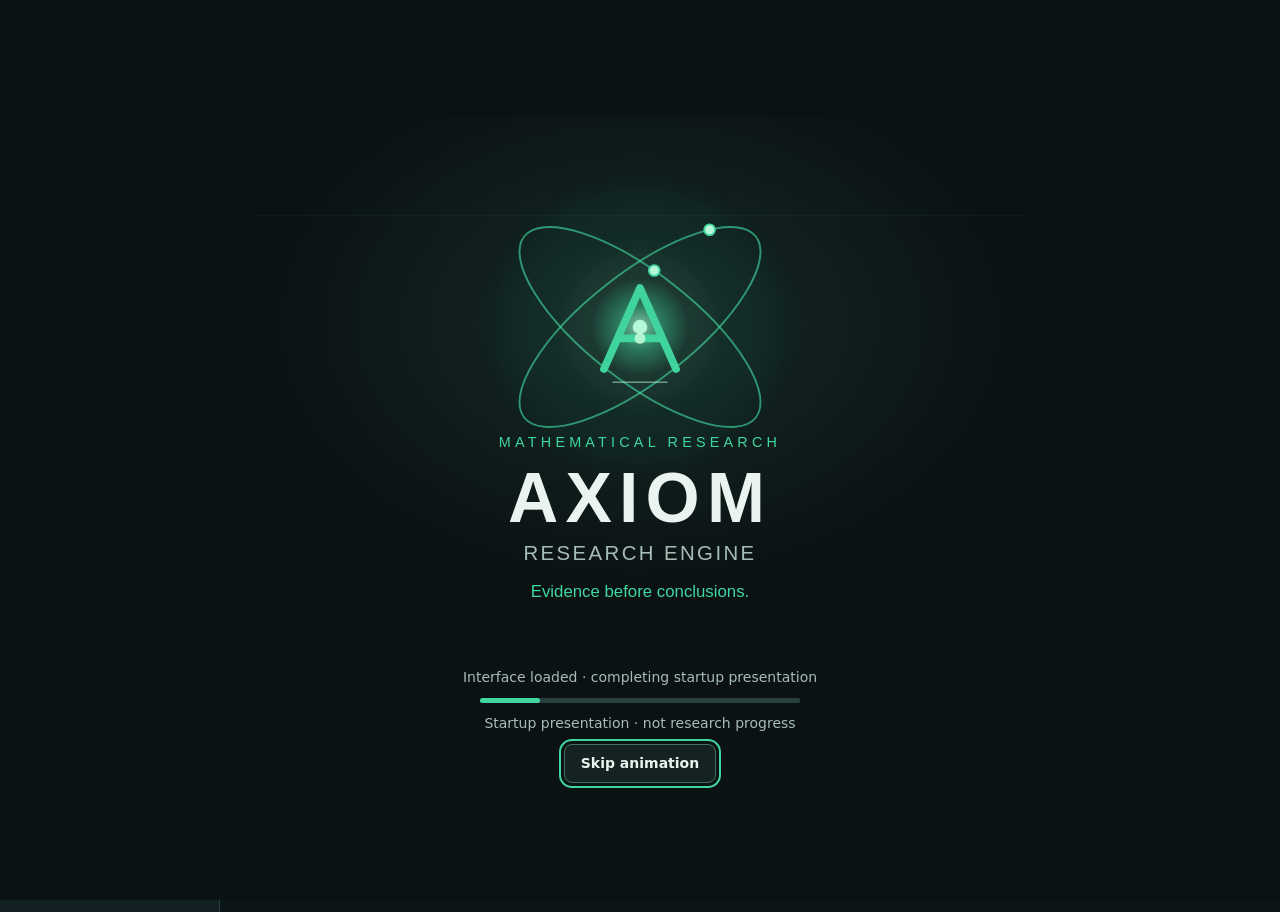
==== commit 01f4f0c3: "Integrate AXIOM crossed-orbit splash into browser startup Preserve read-only snapshot handling and p" ====
--- a/docs/index.html
+++ b/docs/index.html
@@ -1,7 +1,124 @@
 <!doctype html>
 <html lang="en"><head><meta charset="utf-8"><meta name="viewport" content="width=device-width,initial-scale=1"><meta name="color-scheme" content="dark light"><title>AXIOM / Open Research</title><style>
 :root{--bg:#0b1416;--panel:#122023;--panel2:#192b2c;--line:#29413e;--ink:#e7f4f1;--muted:#a2bdb7;--accent:#63e5b3;--warn:#f0b97f;--bad:#f1a0a0;--shadow:0 12px 36px #0003;color-scheme:dark}body.light{--bg:#eef4f2;--panel:#fff;--panel2:#e2eeea;--line:#bdcec8;--ink:#16352e;--muted:#44675e;--accent:#096c4c;--warn:#89541b;--bad:#9b2b2b;--shadow:0 8px 30px #23403315;color-scheme:light}*{box-sizing:border-box}body{margin:0;background:var(--bg);color:var(--ink);font:15px/1.5 system-ui,-apple-system,BlinkMacSystemFont,'Segoe UI',sans-serif}a{color:var(--accent)}button,input,select{font:inherit;color:var(--ink);background:var(--panel2);border:1px solid var(--line);border-radius:7px;padding:9px 12px}button{cursor:pointer}button:focus-visible,a:focus-visible,input:focus-visible,select:focus-visible{outline:2px solid var(--accent);outline-offset:3px}header{position:sticky;top:0;z-index:4;background:var(--panel);border-bottom:1px solid var(--line);display:flex;align-items:center;gap:12px;padding:12px 24px}header svg{width:31px;height:31px;stroke:var(--accent)}.brand{letter-spacing:.14em;font-weight:800;font-size:17px}.tag{font-size:11px;color:var(--muted);letter-spacing:.08em;text-transform:uppercase}header .spacer{flex:1}.layout{display:grid;grid-template-columns:220px minmax(0,1fr);min-height:calc(100vh - 65px)}nav{border-right:1px solid var(--line);padding:24px 14px;background:var(--panel)}nav button{display:block;width:100%;text-align:left;margin:6px 0;background:transparent;border-color:transparent;color:var(--muted)}nav button[aria-current=true]{background:var(--panel2);border-color:var(--line);color:var(--accent)}main{padding:28px clamp(16px,3vw,44px);max-width:1420px;width:100%;margin:auto;align-self:start}h1{font-size:clamp(25px,3vw,38px);line-height:1.15;margin:0 0 10px;letter-spacing:-.025em}h2{font-size:17px;margin:0 0 12px}h3{font-size:15px;margin:0 0 8px}.muted,small{color:var(--muted)}.eyebrow{letter-spacing:.14em;color:var(--accent);font-weight:700;font-size:11px;text-transform:uppercase;margin-bottom:12px}.hero{background:linear-gradient(120deg,var(--panel),var(--panel2));border:1px solid var(--line);border-radius:12px;padding:24px;box-shadow:var(--shadow);margin-bottom:18px}.hero p{max-width:780px;color:var(--muted);margin:0 0 10px}.grid{display:grid;grid-template-columns:repeat(4,minmax(0,1fr));gap:12px;margin:18px 0}.metric,.card{border:1px solid var(--line);border-radius:10px;background:var(--panel);padding:16px;min-width:0}.metric strong{display:block;font-size:28px;font-variant-numeric:tabular-nums;letter-spacing:-.04em;color:var(--accent);margin:4px 0}.split{display:grid;grid-template-columns:1.35fr 1fr;gap:14px;margin:14px 0}.card p{margin:6px 0 12px}.status{font-size:12px;color:var(--accent);font-weight:600}.open{color:var(--warn)}.counterexample{color:var(--bad)}.barrow{display:grid;grid-template-columns:110px 1fr 65px;align-items:center;gap:8px;margin:12px 0}.bar{height:13px;background:var(--panel2);border-radius:5px;overflow:hidden}.bar i{display:block;height:100%;background:var(--accent);border-radius:5px}.toolbar{display:flex;gap:8px;flex-wrap:wrap;margin:14px 0}.toolbar input{flex:1;min-width:200px}.tablewrap{overflow:auto;border:1px solid var(--line);border-radius:10px;background:var(--panel)}table{border-collapse:collapse;width:100%;text-align:left;font-size:13px}th,td{padding:12px;border-bottom:1px solid var(--line);vertical-align:top}th{color:var(--muted);background:var(--panel2);font-weight:600}tr:last-child td{border-bottom:0}td:first-child{white-space:nowrap;font-family:ui-monospace,monospace}.note{padding:16px 0;border-bottom:1px solid var(--line)}.note:last-child{border:0}.note p{margin:6px 0}.note code,code{font:12px ui-monospace,monospace;overflow-wrap:anywhere;color:var(--muted)}.view[hidden]{display:none}.notice{border-left:2px solid var(--warn);padding:8px 14px;color:var(--muted);margin:16px 0;background:var(--panel)}footer{margin-top:22px;padding:12px 0;border-top:1px solid var(--line);color:var(--muted);font-size:12px}.steps{display:grid;gap:10px}.step{display:flex;gap:12px;align-items:start;padding-bottom:8px;border-bottom:1px solid var(--line)}.step b{color:var(--accent);min-width:24px}.step:last-child{border:0}.big{font-size:25px;font-weight:700;color:var(--accent)}@media(max-width:900px){.layout{grid-template-columns:1fr}nav{display:flex;overflow:auto;border-right:0;border-bottom:1px solid var(--line);padding:6px 12px;gap:5px}nav button{width:auto;white-space:nowrap;margin:0}.grid{grid-template-columns:repeat(2,minmax(0,1fr))}.split{grid-template-columns:1fr}}@media(max-width:480px){header{padding:10px 12px}.tag{display:none}main{padding:16px}.hero{padding:18px}.metric{padding:12px}.metric strong{font-size:23px}.barrow{grid-template-columns:95px 1fr 55px}}
-</style></head><body><header><svg viewBox="0 0 40 40" fill="none" stroke-width="2.8" aria-hidden="true"><path d="M5 34L20 5l15 29M11 24h18"/><circle cx="20" cy="24" r="3" fill="currentColor"/></svg><div><div class="brand">AXIOM</div><div class="tag">Open Research Engine / v0.4.0</div></div><span class="spacer"></span><button id="theme" aria-label="Toggle light or dark theme">Light mode</button></header><div class="layout"><nav aria-label="Research views"><div class="tag">Workspace</div><button data-view="overview" aria-current="true">Overview</button><button data-view="notebook">Research notebook</button><button data-view="experiments">Experiments</button><button data-view="backlog">Work slices</button><button data-view="hosting">Hosting &amp; controls</button></nav><main>
+</style></head><body>
+<!-- AXIOM STARTUP COMPONENT BEGIN -->
+<style>
+#ax-start-dialog{box-sizing:border-box;position:fixed;inset:0;width:100%;height:100%;max-width:none;max-height:none;margin:0;border:0;padding:clamp(8px,2vw,24px);overflow:auto;color:#e9f4f0;background:#0b1213;font:14px/1.5 system-ui,'Segoe UI',Arial,sans-serif;z-index:2147483647}
+#ax-start-dialog:not([open]){display:none}#ax-start-dialog::backdrop{background:#0b1213}
+#ax-start-dialog .ax-start-panel{box-sizing:border-box;width:min(960px,100%);min-height:100%;margin:auto;display:flex;flex-direction:column;align-items:center;justify-content:center;gap:10px}
+#ax-start-dialog svg{display:block;width:min(100%,960px);height:auto;max-height:72vh;aspect-ratio:16/9;flex:none;background:radial-gradient(ellipse at 50% 38%,#152b27 0%,#0b1213 55%);border-radius:12px}
+#ax-start-dialog p{margin:0;text-align:center;color:#a6bdb6;max-width:65ch}#ax-start-dialog .ax-start-controls{display:flex;align-items:center;justify-content:center;gap:12px;flex-wrap:wrap}
+#ax-start-dialog button{font:600 14px/1.3 system-ui,'Segoe UI',Arial,sans-serif;color:#e9f4f0;border:1px solid #456d60;background:#142221;border-radius:8px;padding:9px 16px;cursor:pointer}
+#ax-start-dialog button:focus-visible{outline:2px solid #41d6a0;outline-offset:3px}#ax-start-dialog button:disabled{opacity:.6;cursor:default}
+#ax-start-dialog [hidden],#ax-start-notice[hidden]{display:none!important}#ax-start-notice{margin:0;padding:10px 16px;background:#142221;color:#e9f4f0;border-bottom:1px solid #456d60;font:14px/1.5 system-ui,Arial,sans-serif}#ax-start-dialog progress{width:min(320px,85%);height:5px;accent-color:#41d6a0;background:#29413e;border:0;border-radius:3px}#ax-start-dialog progress::-webkit-progress-bar{background:#29413e;border-radius:3px}#ax-start-dialog progress::-webkit-progress-value{background:#41d6a0;border-radius:3px}#ax-start-dialog progress::-moz-progress-bar{background:#41d6a0;border-radius:3px}
+@media(prefers-reduced-motion:reduce){#ax-start-dialog #ax-start-electrons{visibility:hidden}}
+</style>
+<dialog id="ax-start-dialog" aria-label="AXIOM startup" aria-describedby="ax-start-status">
+  <div class="ax-start-panel">
+<svg id="ax-start-scene" viewBox="0 0 1600 900" aria-labelledby="ax-start-title ax-start-desc" role="img">
+      <title id="ax-start-title">AXIOM startup splash preview</title>
+      <desc id="ax-start-desc">A centered AXIOM emblem with two crossed electron-style orbitals and animated emerald highlights.</desc>
+      <defs>
+        <linearGradient id="ax-start-lineGlow" x1="0" x2="1">
+          <stop offset="0%" stop-color="#41D6A0" stop-opacity="0"/>
+          <stop offset="50%" stop-color="#41D6A0" stop-opacity="0.55"/>
+          <stop offset="100%" stop-color="#41D6A0" stop-opacity="0"/>
+        </linearGradient>
+        <radialGradient id="ax-start-coreGlow" cx="50%" cy="50%" r="50%">
+          <stop offset="0%" stop-color="#B6F7D8" stop-opacity=".98"/>
+          <stop offset="45%" stop-color="#41D6A0" stop-opacity=".52"/>
+          <stop offset="100%" stop-color="#41D6A0" stop-opacity="0"/>
+        </radialGradient>
+        <filter id="ax-start-blur16"><feGaussianBlur stdDeviation="16"/></filter>
+        <filter id="ax-start-blur28"><feGaussianBlur stdDeviation="28"/></filter>
+      </defs>
+
+      <g id="ax-start-bgfx" opacity="0.9">
+        <circle cx="800" cy="350" r="235" fill="#41D6A0" opacity="0.055" filter="url(#ax-start-blur28)"/>
+        <circle cx="800" cy="350" r="125" fill="#B6F7D8" opacity="0.05" filter="url(#ax-start-blur16)"/>
+        
+        <path d="M160 165H1440" stroke="#41D6A0" stroke-opacity="0.08" stroke-width="1.5"/>
+      </g>
+
+      <g id="ax-start-orbitalSystem" transform="translate(800 350)">
+        <ellipse id="ax-start-orbitA_inner" cx="0" cy="0" rx="245" ry="90" fill="none" stroke="#41D6A0" stroke-opacity="0.64" stroke-width="3.2" transform="rotate(38)"/>
+        <ellipse id="ax-start-orbitB_inner" cx="0" cy="0" rx="245" ry="90" fill="none" stroke="#41D6A0" stroke-opacity="0.64" stroke-width="3.2" transform="rotate(-38)"/>
+
+        <circle id="ax-start-coreAura" cx="0" cy="0" r="82" fill="url(#ax-start-coreGlow)" opacity="0.78"/>
+        <circle id="ax-start-core" cx="0" cy="0" r="12" fill="#B6F7D8"/>
+
+        <g id="ax-start-mark" opacity="0.98">
+          <path id="ax-start-aShape" d="M-60 70 L0 -65 L60 70 M-34 19 H34" fill="none" stroke="#41D6A0" stroke-width="13" stroke-linecap="round" stroke-linejoin="round"/>
+          <circle id="ax-start-aNode" cx="0" cy="19" r="9" fill="#B6F7D8"/>
+          <path d="M-46 92H46" fill="none" stroke="#B6F7D8" stroke-opacity="0.55" stroke-width="2.5"/>
+        </g>
+
+        <g id="ax-start-electrons">
+          <circle id="ax-start-electronA" cx="193.1" cy="150.8" r="9" fill="#B6F7D8" stroke="#41D6A0" stroke-width="3"/>
+          <circle id="ax-start-electronB" cx="-193.1" cy="150.8" r="9" fill="#B6F7D8" stroke="#41D6A0" stroke-width="3"/>
+        </g>
+      </g>
+
+      <g id="ax-start-titles" font-family="Arial, Helvetica, sans-serif" text-anchor="middle">
+        <text id="ax-start-eyebrow" x="800" y="550" fill="#41D6A0" font-size="24" letter-spacing="7" opacity="1">MATHEMATICAL RESEARCH</text>
+        <text id="ax-start-brand" x="800" y="675" fill="#E9F4F0" font-size="116" font-weight="700" letter-spacing="12" opacity="1">AXIOM</text>
+        <text id="ax-start-subtitle" x="800" y="738" fill="#A6BDB6" font-size="34" letter-spacing="4" opacity="1">RESEARCH ENGINE</text>
+      <text x="800" y="800" fill="#41D6A0" font-size="28">Evidence before conclusions.</text></g>
+    </svg>
+    <p id="ax-start-status" role="status">Opening the interface…</p>
+    <progress id="ax-start-progress" max="10000" value="0" aria-label="Presentation time, not initialization progress"></progress>
+    <p id="ax-start-caption">Startup presentation · not research progress</p>
+    <div class="ax-start-controls"><button id="ax-start-skip" type="button" autofocus>Skip animation</button></div>
+  </div>
+</dialog>
+<p id="ax-start-notice" hidden role="status"></p>
+<script>
+(function(){
+'use strict';
+const $=id=>document.getElementById('ax-start-'+id),dialog=$('dialog'),status=$('status'),progress=$('progress'),skip=$('skip'),motion=matchMedia('(prefers-reduced-motion: reduce)');
+const DURATION=10000,READINESS_TIMEOUT=20000;
+let raf=0,timeout=0,last=null,elapsed=0,active=false,ready=false,skipped=false;
+function point(node,angle,tilt){
+ const a=angle*Math.PI/180,t=tilt*Math.PI/180,x=245*Math.cos(a),y=90*Math.sin(a);
+ node.setAttribute('cx',x*Math.cos(t)-y*Math.sin(t));node.setAttribute('cy',x*Math.sin(t)+y*Math.cos(t));
+}
+function paint(){
+ const t=Math.min(elapsed,DURATION),reduced=motion.matches;
+ if(!reduced){point($('electronA'),t/2600*360,38);point($('electronB'),180-t/3100*360,-38);}
+ $('coreAura').setAttribute('opacity',reduced?'.78':String(.74+.12*Math.sin(t/650)));
+ progress.value=skipped||reduced?DURATION:t;
+}
+function clear(){cancelAnimationFrame(raf);raf=0;clearTimeout(timeout);timeout=0;last=null;active=false;}
+function close(outcome){if(!active)return;clear();dialog.close();if(outcome==='timeout'||outcome==='error'){$('notice').textContent=outcome==='timeout'?'Startup presentation ended while interface loading was still pending. The application has not reported readiness.':'Startup presentation ended after an interface error.';$('notice').hidden=false;}dialog.dispatchEvent(new CustomEvent('axiom-startup-end',{detail:outcome}));}
+function maybeFinish(){
+ if(!active)return;
+ const presentationDone=skipped||motion.matches||elapsed>=DURATION;
+ if(ready&&presentationDone){close('ready');return;}
+ if(presentationDone){if(status.textContent!=='Waiting for the interface to finish loading…')status.textContent='Waiting for the interface to finish loading…';skip.disabled=true;}
+ else{skip.disabled=false;if(ready&&status.textContent!=='Interface loaded · completing startup presentation')status.textContent='Interface loaded · completing startup presentation';}
+}
+function tick(now){raf=0;if(!active||document.hidden){last=null;return;}if(last!==null)elapsed=Math.min(DURATION,elapsed+Math.max(0,now-last));last=now;paint();maybeFinish();schedule();}
+function schedule(){if(active&&!document.hidden&&!raf&&!skipped&&!motion.matches&&elapsed<DURATION)raf=requestAnimationFrame(tick);}
+function dismissPresentation(){if(!active)return;skipped=true;cancelAnimationFrame(raf);raf=0;last=null;paint();maybeFinish();}
+function signalReady(ok){$('notice').hidden=true;if(!active)return;if(!ok){close('unavailable');return;}ready=true;clearTimeout(timeout);timeout=0;maybeFinish();}
+function start(){
+ if(active)return;$('notice').hidden=true;ready=false;skipped=false;elapsed=0;last=null;skip.disabled=false;status.textContent='Opening the interface…';
+ try{if(typeof dialog.showModal!=='function')return;dialog.showModal();}catch(_){return;}
+ active=true;paint();timeout=setTimeout(()=>close('timeout'),READINESS_TIMEOUT);maybeFinish();schedule();
+}
+window.AxiomStartup=Object.freeze({ready:()=>signalReady(true),unavailable:()=>signalReady(false),start});
+skip.addEventListener('click',dismissPresentation);dialog.addEventListener('cancel',event=>{event.preventDefault();dismissPresentation();});
+document.addEventListener('visibilitychange',()=>{last=null;if(document.hidden){cancelAnimationFrame(raf);raf=0;}else schedule();});
+motion.addEventListener('change',()=>{if(!active)return;cancelAnimationFrame(raf);raf=0;last=null;paint();maybeFinish();schedule();});
+// Fail open on unexpected UI errors; never hide an existing application error behind branding.
+window.addEventListener('error',()=>{if(active)close('error');});
+window.addEventListener('unhandledrejection',()=>{if(active)close('error');});
+start();
+})();
+</script>
+<!-- AXIOM STARTUP COMPONENT END -->
+<header><svg viewBox="0 0 40 40" fill="none" stroke-width="2.8" aria-hidden="true"><path d="M5 34L20 5l15 29M11 24h18"/><circle cx="20" cy="24" r="3" fill="currentColor"/></svg><div><div class="brand">AXIOM</div><div class="tag">Open Research Engine / v0.4.0</div></div><span class="spacer"></span><button id="theme" aria-label="Toggle light or dark theme">Light mode</button></header><div class="layout"><nav aria-label="Research views"><div class="tag">Workspace</div><button data-view="overview" aria-current="true">Overview</button><button data-view="notebook">Research notebook</button><button data-view="experiments">Experiments</button><button data-view="backlog">Work slices</button><button data-view="hosting">Hosting &amp; controls</button></nav><main>
 <section class="view" id="overview"><div class="hero"><div class="eyebrow">Computational complexity / open research</div><h1>Evidence before conclusions.</h1><p>Exact SAT counting, structured permanents and shared arithmetic. A finite, reproducible research workspace designed for standard public GitHub runners, with no backend server or paid AI integration.</p><span class="status">PUBLICATION CANDIDATE · SEE ACTIONS FOR CURRENT CI</span></div><div class="grid"><div class="metric"><small>Exact replay checks</small><strong id="checks">—</strong><small>Recorded local run</small></div><div class="metric"><small>Engineering slices</small><strong id="eng">—</strong><small>All open for review</small></div><div class="metric"><small>Scientific slices</small><strong id="sci">—</strong><small>R10–R29</small></div><div class="metric"><small>Additional cost target</small><strong>$0</strong><small>Within free allowances</small></div></div><div class="split"><div class="card"><h2>Matched strategy experiment</h2><p class="muted">Recursive requests, lower is better. Training winner frozen before holdout.</p><div id="bars"></div><small>Not a runtime measurement or proof of improved worst-case complexity.</small></div><div class="card"><h2>Next scientific priorities</h2><div class="steps"><div class="step"><b>01</b><span>Weighted quotient graphs and exact aggregation</span></div><div class="step"><b>02</b><span>Valuation-aware modular arithmetic</span></div><div class="step"><b>03</b><span>Entire truncated coefficient families</span></div><div class="step"><b>04</b><span>Asymmetric SAT-derived matrices and formal specifications</span></div></div></div></div><div class="notice">No autonomous model calls, arbitrary candidate code, scheduled discovery or production proof claim. Publication and account settings require maintainer review.</div></section>
 <section class="view" id="notebook" hidden><div class="eyebrow">Evidence register</div><h1>Research notebook</h1><p class="muted">Git-backed entries; content hashes bind evidence, not publisher identity. Human publication review remains required.</p><div class="toolbar"><input id="note-search" placeholder="Search statement, ID or status" aria-label="Search notebook"><select id="note-status" aria-label="Filter notebook status"><option value="all">All statuses</option><option value="finite_pass">Finite pass</option><option value="counterexample">Counterexample</option><option value="open">Open</option></select></div><div class="card" id="notes"></div></section>
 <section class="view" id="experiments" hidden><div class="eyebrow">Finite verification / local evidence</div><h1>Experiments</h1><p class="muted">Recorded v0.4 replay; comparison of identical fixtures and attempt budgets.</p><div class="split" id="result-cards"></div><div class="card"><h2>Attempt history</h2><div class="tablewrap"><table><thead><tr><th>Attempt</th><th>Adaptive requests</th><th>Blind requests</th></tr></thead><tbody id="attempts"></tbody></table></div></div><p><a id="actions-link" hidden>Open GitHub Actions</a><span id="actions-help">After publishing, open the repository → Actions → Bounded research regression → Run workflow.</span></p></section>
@@ -19,4 +136,5 @@
 function filtered(){return D.backlog.filter(x=>match(x,$('work-search').value)&&($('work-scope').value==='all'||x.id.startsWith($('work-scope').value)))}function work(){const rows=filtered();$('work').replaceChildren();$('work-count').textContent=rows.length+' of '+D.backlog.length+' slices';for(const x of rows){const tr=el('tr'),desc=el('td');desc.append(el('b',x.title),el('div',x.acceptance,'muted'));tr.append(el('td',x.id),desc,el('td',x.dependencies));$('work').append(tr)}}for(const id of ['work-search','work-scope'])$(id).addEventListener('input',work);work();$('export').addEventListener('click',()=>{const esc=x=>'"'+String(x).replace(/"/g,'""')+'"';const lines=[['id','title','dependencies','acceptance'],...filtered().map(x=>[x.id,x.title,x.dependencies,x.acceptance])];const url=URL.createObjectURL(new Blob([lines.map(r=>r.map(esc).join(',')).join('\r\n')],{type:'text/csv'}));const a=el('a');a.href=url;a.download='axiom-work-slices.csv';a.click();URL.revokeObjectURL(url)});
 for(const [n,v] of [['Runner labels',D.profile.runner_labels.join(', ')],['Matrix parallelism',D.profile.max_parallel_per_matrix],['Job timeout',D.profile.job_timeout_minutes+' min'],['Routine artifact uploads','Off'],['Paid AI calls','Off'],['Self-hosted runners','None'],['Scheduled campaigns','Off']]){const r=el('div',undefined,'note');r.append(el('small',n),el('div',v));$('policy').append(r)}
 if(location.protocol==='https:'&&/^[a-z0-9-]+\.github\.io$/i.test(location.hostname)){const owner=location.hostname.split('.')[0],repo=location.pathname.split('/').filter(Boolean)[0]||location.hostname;if(/^[a-z0-9_.-]+$/i.test(repo)){const a=$('actions-link');a.href='https://github.com/'+owner+'/'+repo+'/actions';a.hidden=false;$('actions-help').hidden=true}}
+window.AxiomStartup?.ready();
 </script></body></html>
